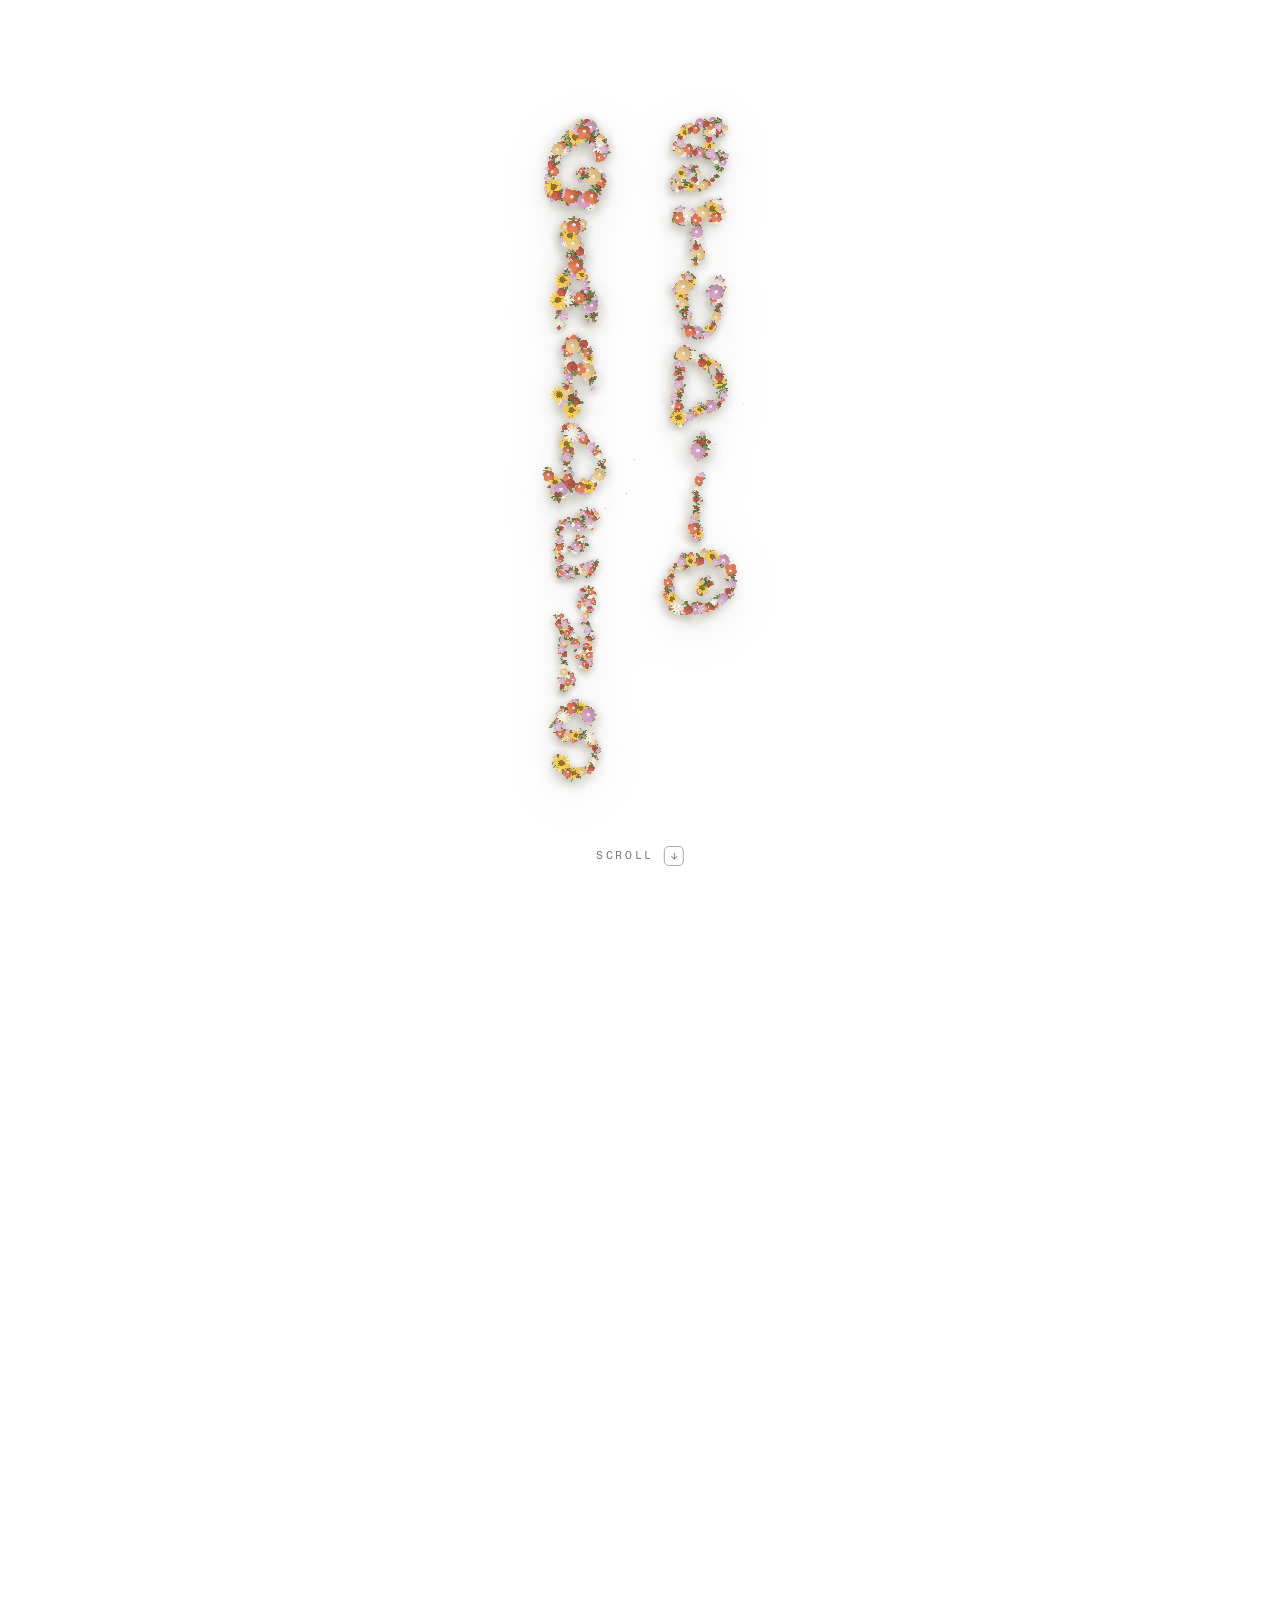
==== vertical.html @ 40f496d9 "Mobile: Equipment list items match the Amenities list (size, colour, row height, hairlines) Co-Autho" ====
<!DOCTYPE html>
<html lang="en">
<head>
<meta charset="utf-8">
<meta name="viewport" content="width=device-width, initial-scale=1, viewport-fit=cover">
<title>Gardens Studio — vertical title</title>
<meta name="description" content="Gardens Studio — an experimental photographic studio. One room, grown from a thousand flowers; scroll, and the wind carries the title away to reveal the studio.">
<meta name="theme-color" content="#ffffff">
<link rel="icon" href="data:,">
<meta name="robots" content="noindex, nofollow, noarchive, nosnippet, noimageindex">
<meta name="referrer" content="no-referrer">
<meta http-equiv="Content-Security-Policy" content="default-src 'self'; script-src 'self'; style-src 'self'; img-src 'self' data:; font-src 'self'; connect-src 'self'; object-src 'none'; base-uri 'none'; form-action 'self'">

<!-- ground theme: chosen ground applied before first paint (no flash). -->
<script src="variants.js?v=2"></script>
<script src="variant-boot.js?v=3"></script>
<script src="ground-boot.js?v=8"></script>
<script src="font-boot.js?v=2"></script>
<link rel="stylesheet" href="fonts/fonts.css">
<link rel="stylesheet" href="scroll.css?v=45ab63ecd910">
<link rel="stylesheet" href="fonts/fonts-extra.css">
<link rel="stylesheet" href="typefaces.css">
<link rel="stylesheet" href="variant-vertical.css">
<!-- Home title: GARDENS over studio, stacked, in a squarer frame (same as the
     hash-routed home). garden.js reads this to grow the living title on load. -->
<script src="preview-config.js?v=2?v=7"></script>
<script src="config-vertical.js"></script>
</head>
<body>
<a class="skip" href="#info-space">skip to the studio</a>

<!-- The living title — ONE instance, fixed at the centre of the hero. It blooms
     out of the ground on load, is carried off by the wind as you scroll down,
     and re-plants + blooms again when you scroll back to the top. -->
<div class="title-wrap" id="title">
  <div id="banner" role="img" aria-label="Gardens Studio — a living flower title.">
    <canvas id="shadows"></canvas>
    <canvas id="scene"></canvas>
  </div>
  <h1 class="sr-only">Gardens Studio</h1>
</div>

<!-- Wind gust overlay — flowing streamlines drawn while the title blows away. -->
<div class="wind" id="wind" aria-hidden="true">
  <svg class="wind-svg" id="windSvg" preserveAspectRatio="none"></svg>
</div>

<!-- HERO — a zero-height anchor holding the scroll cue. Scroll input is captured
     (the page doesn't scroll natively yet): it lifts the fixed title and stirs
     its flowers, then blows it away, revealing the studio doc below in place. -->
<section class="hero" id="top" aria-label="Gardens Studio">
  <span class="scroll-cue" id="cue" aria-hidden="true">
    <span class="scroll-cue-label">Scroll</span>
    <span class="scroll-cue-key">&darr;</span>
  </span>
</section>

<!-- THE STUDIO — a satspace.ltd-style scroll. A static header band sits at the
     very top (it scrolls away with the page): wordmark / contact / numbered nav.
     Below it, each section is a flex row — a sticky LEFT text column beside a
     RIGHT column of full-size, uncropped images that flow past it. Contact closes
     full-width. Built by scroll.js. Revealed after the blow-away (header first,
     then the body a beat later); you scroll straight into it as one page. -->
<main class="info-doc" id="infoDoc">
  <header class="info-header" id="infoHeader"></header>
  <div class="info-body" id="infoBody"></div>
</main>

<script type="module" src="garden.js?v=5b1c2cbabef3"></script>
<script src="scroll.js?v=8f26a884c958"></script>
</body>
</html>
---- fonts/fonts.css ----
@font-face {
  font-family: "Fraunces";
  font-style: italic;
  font-weight: 400;
  font-display: swap;
  src: url("fraunces-italic-400.ttf") format("truetype");
}

@font-face {
  font-family: "Fraunces";
  font-style: normal;
  font-weight: 300;
  font-display: swap;
  src: url("fraunces-300.ttf") format("truetype");
}

@font-face {
  font-family: "Fraunces";
  font-style: normal;
  font-weight: 400;
  font-display: swap;
  src: url("fraunces-400.ttf") format("truetype");
}

@font-face {
  font-family: "Fraunces";
  font-style: normal;
  font-weight: 500;
  font-display: swap;
  src: url("fraunces-500.ttf") format("truetype");
}

@font-face {
  font-family: "Space Mono";
  font-style: normal;
  font-weight: 400;
  font-display: swap;
  src: url("space-mono-400.ttf") format("truetype");
}

@font-face {
  font-family: "Space Mono";
  font-style: normal;
  font-weight: 700;
  font-display: swap;
  src: url("space-mono-700.ttf") format("truetype");
}
---- scroll.css ----
/* Gardens Studio — the scroll.
   A single, natively-scrolling page. It opens on the living flower title held at
   the centre of the first viewport; scroll a little and the wind carries the
   title off to the right, revealing the studio's long editorial document, which
   you keep scrolling straight into as one continuous page. Scroll back to the
   top and the title re-plants and blooms again. Same warm paper ground, same
   Fraunces + Space Mono voice as the rest of the site — a new scroll model. */

/* Photos travel in from off-screen (mobile entrances) — clip horizontal
   overflow at the root so they never create sideways page scroll.
   overflow-x: clip (not hidden) on purpose: clip does NOT create a scroll
   container, so position: sticky (left columns, cyc stage) keeps working. */
html, body { overflow-x: clip; }

/* WHITE GROUND VARIANT — the page is the same white the Blender render sits on
   (#ffffff), so the warm-tan neutral ramp is re-cut as clean greys. Each grey
   was chosen to hold the SAME contrast ratio against the new ground that its
   tan held against #f1ebe0, so the hierarchy of the document is unchanged and
   only the temperature moves; --muted is the one exception (see below). The
   poppy accent is untouched — it is the only colour on the page that is not
   the flowers. */
:root {
  /* ANIMAL CROSSING GROUND — the island's sunny grass, lightened to page
     weight. The neutral ramp is re-cut green-biased to sit on it. */
  --paper:   #dcedb2;      /* light AC grass */
  --paper-2: #cfe2a2;
  --ink:     #202614;      /* deep leaf-green ink */
  --muted:   #5c6a42;      /* 4.6:1 on the grass ground */
  --faint:   #94a374;
  --hair:    #c2d494;
  --hair-2:  #cfe0a4;
  --poppy:   #cf4325;      /* unchanged — the audited accent */

  --serif: "Fraunces", Georgia, "Times New Roman", serif;
  --mono:  "Space Mono", ui-monospace, Menlo, monospace;
  --gutter: clamp(18px, 4vw, 52px);
  --ease:  cubic-bezier(.22, .61, .36, 1);
  --stick: clamp(172px, 22vh, 216px);      /* sticky-left offset — clears the STICKY header band */
  /* SPACING SCALE (2026-09-14) — every vertical gap between text blocks and
     photos derives from these three, so the page has one rhythm:
       --gap-head     heading -> its body (copy, list, grid, form)
       --gap-photo    text <-> photo, photo <-> photo
       --gap-section  between sections / before a new heading            */
  --gap-head:    clamp(18px, 2.2vw, 30px);
  --gap-photo:   clamp(56px, 6vw, 100px);
  --gap-section: clamp(64px, 11vh, 132px);
}

* { box-sizing: border-box; }
html { scroll-behavior: auto; }            /* JS drives smooth scrolls itself */
html, body {
  margin: 0; padding: 0;
  background: var(--paper);
  color: var(--ink);
  font-family: var(--mono);
  -webkit-font-smoothing: antialiased;
  text-rendering: optimizeLegibility;
}
body { min-height: 100vh; }                /* THIS version scrolls the document natively */
a { color: inherit; }
::selection { background: var(--poppy); color: #fff; }

.sr-only {
  position: absolute; width: 1px; height: 1px;
  margin: -1px; padding: 0; border: 0; clip: rect(0 0 0 0); overflow: hidden;
}
.skip {
  position: absolute; left: -9999px; top: 0; z-index: 90;
  background: var(--ink); color: var(--paper); padding: 10px 16px;
  font: 400 12px/1 var(--mono);
}
.skip:focus { left: 12px; top: 12px; }

/* ================================================================== */
/* THE HEADER BAND — static, at the very top of the studio document.    */
/* It is NOT a fixed overlay: it scrolls away with the page. Three       */
/* 1px-ink boxes in a row — wordmark / contact / numbered nav grid —     */
/* with adjacent borders collapsed into single hairlines. Faded in       */
/* FIRST on reveal (the body follows a beat later); nothing overlays the  */
/* content, so section sticky-tops are the only clearance that matters.   */
/* ================================================================== */
/* The header FOLLOWS the scroll: a sticky paper band pinned to the top of the
   viewport; the studio document slides beneath it. */
.info-header {
  position: sticky; top: 0; z-index: 25;
  background: var(--paper);
  display: flex; align-items: stretch;
  padding: clamp(14px, 2.5vh, 26px) clamp(18px, 5vw, 84px) clamp(12px, 2vh, 18px);
  opacity: 0; pointer-events: none;
  transition: opacity .45s var(--ease);
}
body.revealed .info-header { opacity: 1; pointer-events: auto; }

.hbox {
  display: flex; border: 1px solid var(--ink);
  min-height: clamp(96px, 12vh, 122px);
}
.hbox + .hbox { margin-left: -1px; }         /* collapse adjacent borders to one line */

/* 1 — Wordmark box: "Gardens Studio", centred; the whole word carries you home. */
.hbox-mark { flex: 1 1 0; align-items: center; justify-content: center; gap: 14px; }
.hmark-word {
  font-family: var(--serif); font-weight: 400; font-size: clamp(16px, 1.7vw, 23px);
  letter-spacing: 0.005em; color: var(--ink); text-decoration: none;
  transition: color .3s var(--ease);
}
.hmark-word:hover, .hmark-word:focus-visible { color: var(--poppy); outline: none; }
.hmenu { display: none; }                    /* mobile-only Menu toggle */

/* 2 — Contact box: three label→value rows (Space Mono small caps). */
.hbox-contact { flex: 1.5 1 0; flex-direction: column; justify-content: center; min-width: 0; }
.hrow {
  display: flex; align-items: baseline; justify-content: space-between; gap: 16px;
  padding: clamp(6px, 1vh, 10px) clamp(14px, 1.6vw, 22px);
}
.hrow + .hrow { border-top: 1px solid var(--hair); }
.hlabel {
  flex: 0 0 auto; font: 400 9.5px/1.4 var(--mono); letter-spacing: 0.2em;
  text-transform: uppercase; color: var(--muted);
}
.hval {
  font: 400 10.5px/1.45 var(--mono); letter-spacing: 0.01em; color: var(--ink);
  text-align: right; text-decoration: none; min-width: 0;
}
a.hval { border-bottom: 1px solid transparent; padding-bottom: 1px;
  transition: color .25s var(--ease), border-color .25s var(--ease); }
a.hval:hover, a.hval:focus-visible { color: var(--poppy); border-bottom-color: var(--poppy); outline: none; }

/* 3 — Nav grid box (~half the width): The Space spans the top row, the other
   three sections share the row below, with 1px internal dividers. Active cell
   wears a poppy top border + ink text. */
.hbox-nav {
  flex: 2.5 1 0; display: grid; grid-template-columns: 1fr 1fr 1fr; grid-auto-rows: 1fr;
}
.hnav-cell {
  display: flex; align-items: center; gap: 10px;
  padding: 7px clamp(12px, 1.5vw, 22px); text-decoration: none;
  font: 400 10.5px/1.2 var(--mono); letter-spacing: 0.12em; text-transform: uppercase;
  color: var(--muted); position: relative;
  transition: color .2s var(--ease), background .2s var(--ease), box-shadow .2s var(--ease);
}
.hnav-cell .n { font-size: 9.5px; letter-spacing: 0.04em; color: var(--faint);
  transition: color .2s var(--ease); }
.hnav-full { grid-column: 1 / -1; }
.hnav-cell:not(.hnav-full) { border-top: 1px solid var(--hair); }         /* rule under 01, and between rows */
.hnav-cell:nth-child(3), .hnav-cell:nth-child(4) { border-left: 1px solid var(--hair); }  /* column dividers */
.hnav-cell:hover, .hnav-cell:focus-visible {
  color: var(--ink); background: rgba(207, 67, 37, 0.045);
  box-shadow: inset 0 3px 0 var(--poppy); outline: none;
}
.hnav-cell:hover .n, .hnav-cell:focus-visible .n { color: var(--poppy); }
.hnav-cell.active { color: var(--ink); box-shadow: inset 0 3px 0 var(--poppy); }
.hnav-cell.active .n { color: var(--poppy); }

/* ------------------------------------------------------------------ */
/* The living flower title — fixed & centred over the hero              */
/* ------------------------------------------------------------------ */
.title-wrap {
  position: fixed; left: 50%; top: 50%; transform: translate(-50%, -50%);
  z-index: 30; pointer-events: none;
  transition: opacity .45s var(--ease);
}
/* After the blow-away (or the reduced-motion fade) the title is put away; kept
   in layout (not display:none) so the WebGL canvas keeps a valid size. */
.title-wrap.gone   { opacity: 0; visibility: hidden; pointer-events: none; }
.title-wrap.fading { opacity: 0; }              /* reduced-motion quick fade-out */

#banner {
  position: relative;
  /* The height budget caps the WIDTH (not the height): with aspect-ratio in
     force the banner keeps its designed 1.22 frame at any window size. A
     bare max-height used to flatten the box on large/short windows while
     the camera kept framing a fixed world WIDTH — slicing the top and
     bottom flower rows off. max-height stays only as belt-and-braces. */
  width: min(1150px, 88vw, calc(82vh * 1.22)); aspect-ratio: 1.22 / 1; max-height: 82vh;
  pointer-events: auto; cursor: crosshair;
  filter: drop-shadow(0 10px 24px rgba(58, 57, 54, 0.12));   /* neutral grey; fitted with the blob opacity so the shadowed area matches the render's luminance curve */
}
#scene, #shadows { position: absolute; inset: 0; width: 100%; height: 100%; display: block; touch-action: none; }
#shadows {
  pointer-events: none;
  /* The shadow blobs are drawn on a canvas exactly the banner's size; a shadow
     that runs past the canvas edge hard-clips into a straight seam. Fade the
     canvas out over its last few px on ALL FOUR sides so they dissolve instead.
     The sides matter since the wide framing put the letters ~5% from the edge:
     the G's shadow (offset left by GRADE.shadow.dx) was cut into a vertical
     line. The two gradients are intersected, so a corner fades on both axes. */
  -webkit-mask-image:
    linear-gradient(to bottom, transparent 0, #000 34px, #000 calc(100% - 34px), transparent 100%),
    linear-gradient(to right,  transparent 0, #000 26px, #000 calc(100% - 26px), transparent 100%);
  -webkit-mask-composite: source-in;
  mask-image:
    linear-gradient(to bottom, transparent 0, #000 34px, #000 calc(100% - 34px), transparent 100%),
    linear-gradient(to right,  transparent 0, #000 26px, #000 calc(100% - 26px), transparent 100%);
  mask-composite: intersect;
}

/* During the blow-away the canvas expands to fill the whole window (the camera
   is reframed in JS so the title stays the exact same size/place), so the
   flowers can fly clear to the window's right edge instead of being clipped. */
.title-wrap.blowing { left: 0; top: 0; transform: none; width: 100vw; height: 100vh; }
.title-wrap.blowing #banner { width: 100%; height: 100%; aspect-ratio: auto; max-height: none; }

/* Scroll cue — a quiet nudge on the hero. It HOLDS through the whole scrub and
   the blow, then fades out once the flowers are away (enterDoc adds .gone). */
.scroll-cue {
  position: fixed; left: 50%; bottom: clamp(20px, 4vw, 34px);
  transform: translateX(-50%); z-index: 35;
  display: flex; align-items: center; gap: 10px;
  font: 400 10.5px/1 var(--mono); letter-spacing: 0.26em; text-transform: uppercase;
  color: var(--muted); pointer-events: none;
  transition: opacity .9s var(--ease);
}
.scroll-cue.gone { opacity: 0; }
.scroll-cue-key {
  display: inline-grid; place-items: center; width: 20px; height: 20px;
  border: 1px solid var(--faint); border-radius: 5px; font-size: 11px; letter-spacing: 0;
  animation: nudge 2.6s var(--ease) infinite;
}
@keyframes nudge { 0%,100%{transform:translateY(0)} 45%{transform:translateY(-4px)} 72%{transform:translateY(2px)} }

/* ------------------------------------------------------------------ */
/* The hero — a zero-height anchor; the held title is fixed & centred   */
/* over it, and the studio document sits at the very top of the page    */
/* (hidden) so it can fade in IN PLACE once the title blows away —       */
/* it never scrolls up from below the fold.                             */
/* ------------------------------------------------------------------ */
.hero {
  position: relative;
  min-height: 0;
  background: transparent;
}

/* The wind gust overlay — flowing streamlines drawn while the title blows off. */
.wind {
  position: fixed; inset: 0; z-index: 40; pointer-events: none;
  opacity: 0; transition: opacity .35s var(--ease);
}
.wind.on { opacity: 1; }
.wind-svg { position: absolute; inset: 0; width: 100%; height: 100%; overflow: visible; }

/* ================================================================== */
/* THE STUDIO DOCUMENT — a satspace.ltd-style flowing scroll            */
/* ================================================================== */
/* The studio sits at the very top of the document, hidden under the flower
   title. When the title blows away it fades in RIGHT WHERE IT IS (opacity only —
   no transform). Reveal is STAGGERED: the header lights first, then the body a
   beat later (transition-delay applies to the fade-IN only, so a regrow fades
   both out together). Nothing slides up from the bottom. */
.info-doc { position: relative; background: var(--paper); }

.info-body {
  max-width: 1680px; margin: 0 auto;
  padding: clamp(46px, 8vh, 96px) clamp(18px, 5vw, 84px) clamp(80px, 12vh, 150px);
  opacity: 0; pointer-events: none;
  transition: opacity .6s var(--ease);
}
body.revealed .info-body { opacity: 1; pointer-events: auto; transition-delay: 0.4s; }
@media (prefers-reduced-motion: reduce) {
  .info-header { transition: opacity .25s linear; }
  .info-body { transition: opacity .25s linear; }
  body.revealed .info-body { transition-delay: 0.16s; }
}

/* ---- A section: a flex row of a sticky LEFT text column + a RIGHT column of
   full-size images that flow past the pinned text. The differential between the
   pinned left and the flowing right IS the staggered movement — pure sticky, no
   JS parallax. Section height comes from the right column's image stack. ---- */
.main {
  display: flex; align-items: stretch;              /* left stretches so its inner can pin */
  gap: clamp(30px, 5vw, 90px);
}
.main + .main { margin-top: var(--gap-section); }

.main-left { flex: 1 1 50%; min-width: 0; }
.main-left-inner { position: sticky; top: var(--stick); }

.sec-head { display: flex; align-items: baseline; gap: 16px; margin: 0 0 var(--gap-head); }
.sec-idx { flex: 0 0 auto; font: 400 11px/1 var(--mono); letter-spacing: 0.2em; color: var(--poppy); }
.sec-title {
  font-family: var(--serif); font-weight: 300;
  font-size: clamp(28px, 3.6vw, 46px); line-height: 1.04; letter-spacing: -0.02em;
  margin: 0; text-wrap: balance;
}
.sec-head-sub { margin-top: clamp(30px, 4vw, 54px); }

.sec-copy { max-width: 46ch; }
.sec-copy p { font: 400 15px/1.85 var(--mono); color: var(--ink); margin: 0 0 1.15em; }
.sec-copy p:last-child { margin-bottom: 0; }

/* RIGHT column — a plain flex column of FULL-SIZE, uncropped images at their
   natural aspect ratio. No object-fit, no fixed-height frames, no cross-fade. */
.main-right { flex: 1 1 50%; min-width: 0; display: flex; flex-direction: column; gap: var(--gap-photo); }
.main-right img {
  display: block; width: 100%; max-width: 100%; height: auto;
  background: var(--paper-2);
  box-shadow: 0 22px 50px -34px rgba(38, 37, 34, 0.44);
}

/* Floor plan rides the right column — drawn on paper, legend beneath. */
.main-right-plan { gap: clamp(16px, 2vw, 24px); }

.mob-photos { display: none; }

/* The merged left column pins as ONE satspace-style stack (Space copy,
   Amenities, floor plan) — everything compacted so the whole column fits a
   typical viewport and then simply holds still while the photos flow. */
.plan-block { margin-top: 0; max-width: 500px; }
.plan-block .floorplan { margin-bottom: 0; }
@media (min-width: 721px) {
  /* SATSPACE SIDE-TEXT MODEL (2026-09-14, desktop only — the phone layout is
     untouched). Transcribed from satspace.ltd's shipped Webflow CSS, all of
     it, not just the sticky rule:
       .sticky-container  { position: sticky; top: 200px }  — ONE block per
         section: heading + description + "FEATURES:" label + plain line
         list, pinned while the right-column images flow, DETACHING when the
         section ends (no card train, no hand-over).
       .heading           { margin-bottom: 68px }
       .studio-description{ margin-bottom: 43px; narrow column }
       .features          { small bold label; margin-bottom: 20px }
       features list      = plain lines: no bullets, no rules, no columns
       .image-container   { flex column; gap: 30px }
       sections           { display: flex; margin-top: 40px }
       equipment          = sticky heading on the left, lists on the right.
     The base `.main-left-inner { position: sticky; top: var(--stick) }` is
     the sticky-container; the old card-train overrides are gone. */
  /* MOTION ONLY (owner's brief, 2026-09-14): what is adopted from satspace
     is how the text chunks MOVE — each section's text pins as one block,
     the next section's block rises toward it (sections sit close, 40px, so
     they nearly meet), then the pinned block DETACHES as its section ends
     and the next one pins — plus their title -> body spacing. Layout,
     fonts, list styling and image spacing stay the site's own. */
  #info-space .lseg .lblock { position: static; }
  .main + .main { margin-top: 40px; }                 /* chunks come close before the hand-off */
  .sec-head { margin: 0 0 68px; }                     /* title -> body text */
  #info-space .sec-copy { max-width: 46ch; }
  #info-space .sec-copy p { line-height: 1.65; }
  /* The Amenities heading and list keep the site's OWN typography and list
     styling (the owner's rule: never change the font). Only satspace's
     block anatomy and spacing are adopted. */
  #info-amenities .sec-head-sub { margin: 0 0 var(--gap-head); }
  #info-amenities .sec-list {
    display: grid; grid-template-columns: 1fr 1fr;
    column-gap: clamp(18px, 2vw, 30px); max-width: 46ch;
  }
  #info-amenities .sec-list li { padding-top: 6px; padding-bottom: 6px; }
}

/* A quiet flag on content that is not final: placeholder copy / drawings. */
.ph-note {
  margin: 14px 0 0; font: 400 10px/1.6 var(--mono);
  letter-spacing: 0.14em; text-transform: uppercase; color: var(--faint);
}
.plan-figure .ph-note { margin-top: 10px; }

/* ---- Mobile-only content blocks (see scroll.js mobileCycHero/mobilePiano).
   Hidden on desktop; the spacing rule keeps the section rhythm intact even
   though the (hidden) piano div sits between two .main sections. ---- */
.mobile-hero-cyc, .mobile-piano { display: none; }
.plan-figure { margin: 0; }
.plan-figure .floorplan { width: 100%; height: auto; max-width: 100%; margin: 0 0 clamp(16px, 2vw, 22px); }

/* Equipment — a two-column grid of category lists in the right column. */
.kit-grid {
  display: grid; grid-template-columns: repeat(2, minmax(0, 1fr));
  gap: clamp(24px, 3vw, 40px) clamp(26px, 3vw, 46px);
}

/* ---- Features — a clean mono list in the sticky left column ---- */
.sec-list { list-style: none; margin: clamp(4px, 1vw, 10px) 0 0; padding: 0; max-width: 46ch; }
.sec-list li {
  display: flex; align-items: baseline; gap: 14px;
  padding: 13px 2px; border-bottom: 1px solid var(--hair-2);
  font: 400 14px/1.55 var(--mono); color: var(--ink);
}
.sec-list li:first-child { border-top: 1px solid var(--hair-2); }
.sec-list li::before {
  content: ""; flex: 0 0 auto; width: 6px; height: 6px; margin-top: 6px;
  background: var(--poppy); border-radius: 50%;
}

/* ---- Equipment categories (right column, two-up grid) ---- */
.kit-cat h3 {
  margin: 0 0 14px; padding-bottom: 12px; border-bottom: 1px solid var(--ink);
  font: 700 11px/1 var(--mono); letter-spacing: 0.22em; text-transform: uppercase; color: var(--ink);
}
.kit-cat ul { list-style: none; margin: 0; padding: 0; }
.kit-cat li {
  padding: 9px 0; border-bottom: 1px solid var(--hair-2);
  font: 400 12.5px/1.5 var(--mono); color: var(--muted);
}
.kit-cat li:last-child { border-bottom: 0; }

/* Final desktop presentation; the mobile layout keeps its existing styling. */
@media (min-width: 721px) {
  body[data-desktop-wind="original"] #windLinePanel { display: none; }
  .sec-list li::before { content: none; }
  #info-features .sec-title, #info-equipment .sec-title,
  .sec-list li, .kit-cat h3, .kit-cat li { color: #000; }
}

/* ---- Floor plan drawing (shared by the right panel + the mobile inline) ---- */
.floorplan { display: block; width: 100%; height: auto; max-width: 100%; margin: 0 auto;
  color: var(--ink); }
.floorplan .fp-wall { stroke: currentColor; stroke-width: 2; fill: none; }
.floorplan .fp-open { stroke: var(--faint); stroke-width: 1.25; stroke-dasharray: 6 6; fill: none; }
.floorplan .fp-accent { stroke: var(--poppy); stroke-width: 2.4; fill: none; }
.floorplan .fp-win { stroke: currentColor; stroke-width: 1.25; fill: none; }
.floorplan .fp-dim { stroke: var(--muted); stroke-width: 1; fill: none; }
.floorplan .fp-tick { stroke: var(--muted); stroke-width: 1; }
.floorplan .fp-label { fill: var(--ink); font-family: var(--mono); font-size: 16px;
  font-weight: 400; letter-spacing: 0.14em; }
.floorplan .fp-sub { fill: var(--muted); font-family: var(--mono); font-size: 11px;
  font-weight: 400; letter-spacing: 0.1em; }
.floorplan .fp-meas { fill: var(--muted); font-family: var(--mono); font-size: 13px;
  font-weight: 400; letter-spacing: 0.08em; }
.fp-legend { display: flex; flex-wrap: wrap; gap: 12px 22px; margin: 0;
  font: 400 10.5px/1 var(--mono); letter-spacing: 0.14em; text-transform: uppercase;
  color: var(--muted); }
.fp-legend span { display: inline-flex; align-items: center; gap: 9px; }
.fp-legend .sw { width: 18px; height: 0; border-top-width: 2px; border-top-style: solid; }
.fp-legend .sw.ink { border-top-color: var(--ink); }
.fp-legend .sw.dash { border-top-style: dashed; border-top-color: var(--faint); }
.fp-legend .sw.pop { border-top-color: var(--poppy); }

/* ---- Contact — a full-width close below the sectioned area ---- */
.info-contact { margin-top: var(--gap-section); }

/* Write to the studio — the 05 section IS this form. High contrast, extremely
   legible: bold ink labels, full 1px-ink boxed fields on warm white (not faint
   underlines on paper), large input type, poppy focus. */
.contact-form-wrap { margin-top: clamp(28px, 4vw, 48px); max-width: 760px; }
.field { position: relative; margin-top: 28px; }
.field label { display: block; font: 700 12px/1 var(--mono); letter-spacing: 0.24em;
  text-transform: uppercase; color: var(--ink); margin-bottom: 10px; }
.field input, .field textarea {
  width: 100%; background: #ffffff;            /* the 1px ink box IS the field on a white ground */
  border: 1px solid var(--ink);
  color: var(--ink); font: 400 17px/1.5 var(--mono); padding: 15px 16px;
  border-radius: 0; transition: border-color .2s var(--ease), box-shadow .2s var(--ease);
}
.field textarea { resize: vertical; min-height: 140px; }
.field input:focus, .field textarea:focus {
  outline: none; border-color: var(--poppy);
  box-shadow: inset 0 0 0 1px var(--poppy);
}
.field input::placeholder, .field textarea::placeholder { color: var(--muted); }
.send {
  margin-top: 34px; display: inline-flex; align-items: center; gap: 12px;
  background: var(--ink); color: #ffffff; border: 1px solid var(--ink);
  font: 700 13px/1 var(--mono); letter-spacing: 0.22em; text-transform: uppercase;
  padding: 18px 30px; cursor: pointer;
  transition: background .3s var(--ease), color .3s var(--ease);
}
.send:hover { background: var(--paper); color: var(--ink); }
.send .arr { transition: transform .3s var(--ease); }
.send:hover .arr { transform: translateX(4px); }
.done-note {
  margin: 34px 0 0; font-family: var(--serif); font-weight: 300;
  font-size: clamp(24px, 4vw, 40px); line-height: 1.06; letter-spacing: -0.015em;
}
.done-sub { font: 400 13px/1.7 var(--mono); color: var(--muted); margin: 16px 0 0; max-width: 52ch; }
.done-sub em { font-style: normal; color: var(--ink); }
.info-note { margin: clamp(32px, 5vw, 58px) 0 0; max-width: 60ch;
  font: 400 11.5px/1.7 var(--mono); color: var(--faint); }

/* A quiet close: a back-to-top affordance at the very foot of the document. */
.info-foot {
  margin-top: clamp(56px, 9vw, 104px); padding-top: clamp(26px, 4vw, 40px);
  border-top: 1px solid var(--hair-2);
  display: flex; align-items: baseline; justify-content: space-between; gap: 20px;
  flex-wrap: wrap;
}
.info-foot .foot-mark { font: 400 11px/1 var(--mono); letter-spacing: 0.3em;
  text-transform: uppercase; color: var(--muted); }
.to-top { font: 400 11px/1 var(--mono); letter-spacing: 0.2em; text-transform: uppercase;
  color: var(--ink); text-decoration: none; display: inline-flex; align-items: center; gap: 10px;
  border-bottom: 1px solid var(--poppy); padding-bottom: 4px; cursor: pointer; }
.to-top .arr { transition: transform .3s var(--ease); }
.to-top:hover .arr { transform: translateY(-4px); }

/* ---- Responsive ---- */
@media (max-width: 1040px) {
  .main { gap: clamp(24px, 4vw, 56px); }
  .kit-grid { gap: clamp(20px, 3vw, 30px) clamp(22px, 3vw, 34px); }
}
@media (max-width: 720px) {
  #banner { width: min(97vw, calc(74vh * 1.22)); max-height: 74vh; }  /* canonical WIDE: near edge-to-edge on phones (width also bows to the height budget — see the desktop rule) */

  /* Header collapses (satspace convention): the wordmark box goes full-width with
     a Menu toggle; the contact rows are hidden; the nav grid drops open below
     when Menu is tapped. */
  /* The phone header OVERLAYS the page instead of occupying flow space, so
     the cyc opener below can own the viewport from y=0. A translucent paper
     scrim + blur keeps the wordmark and Menu legible over the photograph. */
  .info-header {
    position: fixed; top: 0; left: 0; right: 0;
    flex-direction: column; padding: clamp(16px, 6vw, 26px) clamp(16px, 5vw, 26px) clamp(10px, 3vw, 16px);
    background: color-mix(in srgb, var(--paper) 74%, transparent);
    -webkit-backdrop-filter: blur(10px); backdrop-filter: blur(10px);
  }
  /* In the column header, size each box to its own content (the row-mode
     flex bases of 0 would otherwise collapse the box heights). */
  .hbox { min-height: 0; flex: 0 0 auto; }
  .hbox + .hbox { margin-left: 0; margin-top: -1px; }
  .hbox-mark { justify-content: space-between; padding: 15px clamp(14px, 4vw, 20px); }
  .hmark-word { font-size: clamp(16px, 5vw, 20px); }
  .hmenu {
    display: inline-flex; align-items: center; gap: 8px; background: none; border: 0;
    cursor: pointer; color: var(--ink); padding: 6px 2px;
    font: 400 11px/1 var(--mono); letter-spacing: 0.2em; text-transform: uppercase;
  }
  .hbox-contact { display: none; }
  .hbox-nav { display: none; }
  /* In the column header the nav box has no definite height, so the base
     grid-auto-rows:1fr would collapse — size rows to their content instead. */
  .info-header.nav-open .hbox-nav { display: grid; grid-auto-rows: auto; grid-template-columns: 1fr; }
  .hnav-cell { padding: 15px clamp(14px, 4vw, 20px); border-left: 0 !important; }

  /* Sections stack to one column: the left text, then its full-size images (still
     uncropped, natural aspect). No pinning — a simple stacked read. */
  .main { flex-direction: column; gap: clamp(20px, 6vw, 30px); }
  /* Phone spacing is deliberately NOT on the desktop token scale — the
     owner's normalization brief was desktop-only (2026-09-14); these are the
     phone's original values. */
  .info-contact { margin-top: clamp(72px, 11vh, 140px); }
  .main + .main { margin-top: clamp(48px, 13vw, 78px); }
  .main-left, .main-right { flex: 1 1 auto; width: 100%; }
  .main-left-inner { position: static; }
  .sec-copy, .sec-list { max-width: none; }
  .kit-grid { grid-template-columns: 1fr; }
  .plan-figure .floorplan { max-width: 560px; }

  /* The phone read opens on the cyc wall, bled to all four corners of the
     viewport: full width via the negative side pull out of .info-body's
     padding, full height via 100svh, covered (cropped) — never letterboxed. */
  /* The cyc opener (2026-09-11): a 2-viewport scroll RUNWAY holding a sticky
     full-viewport stage. The wall opens WHOLE — natural horizontal framing,
     letterboxed on the page ground — and scroll scales it up (wireCycHero)
     until the screen's edges reach the wall's edges, where the sticky runs
     out and the photo scrolls away at full bleed. */
  .mobile-hero-cyc {
    display: block; position: relative;
    width: 100vw; height: 145vh; height: 145dvh;  /* short runway: quick grow (2026-09-11) */
    /* Negative bottom margin (2026-09-11): "The Space" rises into the screen
       WHILE the zoom is still finishing, instead of waiting out the runway —
       the stopped image is a roughly square band mid-screen, so the heading
       climbs into the clear ground beneath it. 20dvh leaves the title sitting
       ~a photo-gap (≈50-65px) below the image at the stop, matching the
       site's photo/text rhythm (clamp(36px, 10vw, 56px)). */
    margin: calc(0px - clamp(46px, 8vh, 96px)) 0 calc(clamp(48px, 13vw, 78px) - 20dvh)
            calc(50% - 50vw);
  }
  .mobile-hero-cyc .cyc-stage {
    position: sticky; top: 0;
    width: 100%; height: 100vh; height: 100dvh;
    overflow: hidden;
    display: flex; align-items: center; justify-content: center;
  }
  .mobile-hero-cyc img {
    width: 100%; height: auto; display: block;
    will-change: transform;
  }
  /* On phones the desktop right-column stack hides entirely — the photos
     interleave the left column's text blocks instead (.mob-photos). */
  .sec-list li::before { content: none; }         /* no poppy dots on the phone list (2026-09-14) */
  /* One list convention on the phone (2026-09-14): the Equipment items take
     the Amenities items' size, colour, row height and hairlines — they were
     smaller, greyer and tighter. Category labels (h3) stay as they are. */
  .kit-cat li {
    padding: 13px 2px; font: 400 14px/1.55 var(--mono); color: var(--ink);
    border-bottom: 1px solid var(--hair-2);
  }
  .kit-cat li:last-child { border-bottom: 1px solid var(--hair-2); }
  #info-space .main-right, #info-amenities .main-right { display: none; }
  /* Amenities is its own section now (desktop motion); on the phone it must
     sit exactly where it did inside the old merged section — the photo
     cluster's bottom margin + the sub-heading's top margin, nothing more. */
  #info-amenities { margin-top: 0; }
  .mob-photos {
    display: flex; flex-direction: column; gap: clamp(24px, 7vw, 38px);
    margin: clamp(36px, 10vw, 56px) 0;
  }
  .mob-photos img { width: 100%; height: auto; display: block; }
  /* The piano sits immediately above the Equipment heading (its desktop
     home inside the kit column hides here so it never shows twice). */
  .equip-photo { display: none; }
  /* The piano photo FOLLOWS the Equipment list (2026-09-11, was above the
     heading) at the site's standard photo/text gap. */
  .mobile-piano { display: block; margin-top: clamp(36px, 10vw, 56px); }
  .mobile-piano img { width: 100%; height: auto; display: block; }

}

@media (prefers-reduced-motion: reduce) {
  .scroll-cue-key { animation: none; }
  .title-wrap { transition: opacity .2s linear; }
}

/* ------------------------------------------------------------------ */
/* GROUND THEMES — the picker swaps these token sets. Each ground has   */
/* its own neutral ramp (same contrast ratios against its own paper as  */
/* the shipped tan had against #f1ebe0), so the document reads the same  */
/* on all of them. The poppy accent and the flower colours never move.   */
/* ------------------------------------------------------------------ */
:root[data-ground="white"] {
  --paper:   #ffffff;  --paper-2: #e0e0e0;
  --ink:     #1d1d1d;  --muted:   #767676;  --faint: #a8a8a8;
  --hair:    #d2d2d2;  --hair-2:  #e1e1e1;
}
:root[data-ground="green"] {
  --paper:   #eaefe4;  --paper-2: #e0e2dc;
  --ink:     #1c1f1a;  --muted:   #6a6d65;  --faint: #a9afa3;
  --hair:    #d3d7cf;  --hair-2:  #e1e4dd;
}
.ground-dot-white { --swatch: #ffffff; }
.ground-dot-green { --swatch: #eaefe4; }


/* ------------------------------------------------------------------ */
/* GROUND THEMES — the picker swaps these token sets. Each ground has   */
/* its own neutral ramp (same contrast ratios against its own paper as  */
/* the shipped tan had against #f1ebe0), so the document reads the same  */
/* on all of them. The poppy accent and the flower colours never move.   */
/* ------------------------------------------------------------------ */
:root[data-ground="white"] {
  --paper:   #ffffff;  --paper-2: #e0e0e0;
  --ink:     #1d1d1d;  --muted:   #767676;  --faint: #a8a8a8;
  --hair:    #d2d2d2;  --hair-2:  #e1e1e1;
}
:root[data-ground="green"] {
  --paper:   #eaefe4;  --paper-2: #e0e2dc;
  --ink:     #1c1f1a;  --muted:   #6a6d65;  --faint: #a9afa3;
  --hair:    #d3d7cf;  --hair-2:  #e1e4dd;
}
:root[data-ground="sage"] {
  --paper:   #97a38a;  --paper-2: #8b9382;
  --ink:     #1a1d18;  --muted:   #343831;  --faint: #697062;
  --hair:    #889080;  --hair-2:  #92988a;
  --poppy:   #922f1a;
}
.ground-dot-white { --swatch: #ffffff; }
.ground-dot-green { --swatch: #eaefe4; }
.ground-dot-sage { --swatch: #97a38a; }


/* ------------------------------------------------------------------ */
/* GROUND THEMES — the picker swaps these token sets. Each ground has   */
/* its own neutral ramp (same contrast ratios against its own paper as  */
/* the shipped tan had against #f1ebe0), so the document reads the same  */
/* on all of them. The poppy accent and the flower colours never move.   */
/* ------------------------------------------------------------------ */
:root[data-ground="white"] {
  --paper:   #ffffff;  --paper-2: #e0e0e0;
  --ink:     #1d1d1d;  --muted:   #767676;  --faint: #a8a8a8;
  --hair:    #d2d2d2;  --hair-2:  #e1e1e1;
}
:root[data-ground="green"] {
  --paper:   #eaefe4;  --paper-2: #e0e2dc;
  --ink:     #1c1f1a;  --muted:   #6a6d65;  --faint: #a9afa3;
  --hair:    #d3d7cf;  --hair-2:  #e1e4dd;
}
:root[data-ground="sage"] {
  --paper:   #97a38a;  --paper-2: #8b9382;
  --ink:     #1a1d18;  --muted:   #343831;  --faint: #697062;
  --hair:    #889080;  --hair-2:  #92988a;
  --poppy:   #922f1a;
}
.ground-dot-white { --swatch: #ffffff; }
.ground-dot-green { --swatch: #eaefe4; }
.ground-dot-sage { --swatch: #97a38a; }


/* ------------------------------------------------------------------ */
/* GROUND THEMES — the picker swaps these token sets. Each ground has   */
/* its own neutral ramp (same contrast ratios against its own paper as  */
/* the shipped tan had against #f1ebe0), so the document reads the same  */
/* on all of them. The poppy accent and the flower colours never move.   */
/* ------------------------------------------------------------------ */
:root[data-ground="white"] {
  --paper:   #ffffff;  --paper-2: #e0e0e0;
  --ink:     #1d1d1d;  --muted:   #767676;  --faint: #a8a8a8;
  --hair:    #d2d2d2;  --hair-2:  #e1e1e1;
}
:root[data-ground="green"] {
  --paper:   #eaefe4;  --paper-2: #e0e2dc;
  --ink:     #1c1f1a;  --muted:   #6a6d65;  --faint: #a9afa3;
  --hair:    #d3d7cf;  --hair-2:  #e1e4dd;
}
:root[data-ground="paper"] {
  --paper:   #f1ebe0;  --paper-2: #e7dfd0;
  --ink:     #211c16;  --muted:   #8a8073;  --faint: #b4aa98;
  --hair:    #ddd3c2;  --hair-2:  #e8e0d1;
}
.ground-dot-white { --swatch: #ffffff; }
.ground-dot-green { --swatch: #eaefe4; }
.ground-dot-paper { --swatch: #f1ebe0; }


/* ------------------------------------------------------------------ */
/* GROUND THEMES — the picker swaps these token sets. Each ground has   */
/* its own neutral ramp (same contrast ratios against its own paper as  */
/* the shipped tan had against #f1ebe0), so the document reads the same  */
/* on all of them. The poppy accent and the flower colours never move.   */
/* ------------------------------------------------------------------ */
:root[data-ground="white"] {
  --paper:   #ffffff;  --paper-2: #e0e0e0;
  --ink:     #1d1d1d;  --muted:   #767676;  --faint: #a8a8a8;
  --hair:    #d2d2d2;  --hair-2:  #e1e1e1;
}
:root[data-ground="green"] {
  --paper:   #eaefe4;  --paper-2: #e0e2dc;
  --ink:     #1c1f1a;  --muted:   #6a6d65;  --faint: #a9afa3;
  --hair:    #d3d7cf;  --hair-2:  #e1e4dd;
}
:root[data-ground="paper"] {
  --paper:   #f1ebe0;  --paper-2: #e7dfd0;
  --ink:     #211c16;  --muted:   #8a8073;  --faint: #b4aa98;
  --hair:    #ddd3c2;  --hair-2:  #e8e0d1;
}
.ground-dot-white { --swatch: #ffffff; }
.ground-dot-green { --swatch: #eaefe4; }
.ground-dot-paper { --swatch: #f1ebe0; }


/* ------------------------------------------------------------------ */
/* GROUND THEMES — the picker swaps these token sets. Each ground has   */
/* its own neutral ramp (same contrast ratios against its own paper as  */
/* the shipped tan had against #f1ebe0), so the document reads the same  */
/* on all of them. The poppy accent and the flower colours never move.   */
/* ------------------------------------------------------------------ */
:root[data-ground="white"] {
  --paper:   #ffffff;  --paper-2: #e0e0e0;
  --ink:     #1d1d1d;  --muted:   #767676;  --faint: #a8a8a8;
  --hair:    #d2d2d2;  --hair-2:  #e1e1e1;
}
:root[data-ground="green"] {
  --paper:   #eaefe4;  --paper-2: #e0e2dc;
  --ink:     #1c1f1a;  --muted:   #6a6d65;  --faint: #a9afa3;
  --hair:    #d3d7cf;  --hair-2:  #e1e4dd;
}
:root[data-ground="paper"] {
  --paper:   #f1ebe0;  --paper-2: #e7dfd0;
  --ink:     #211c16;  --muted:   #8a8073;  --faint: #b4aa98;
  --hair:    #ddd3c2;  --hair-2:  #e8e0d1;
}
.ground-dot-white { --swatch: #ffffff; }
.ground-dot-green { --swatch: #eaefe4; }
.ground-dot-paper { --swatch: #f1ebe0; }


/* ------------------------------------------------------------------ */
/* GROUND THEMES — the picker swaps these token sets. Each ground has   */
/* its own neutral ramp (same contrast ratios against its own paper as  */
/* the shipped tan had against #f1ebe0), so the document reads the same  */
/* on all of them. The poppy accent and the flower colours never move.   */
/* ------------------------------------------------------------------ */
:root[data-ground="white"] {
  --paper:   #ffffff;  --paper-2: #e0e0e0;
  --ink:     #1d1d1d;  --muted:   #767676;  --faint: #a8a8a8;
  --hair:    #d2d2d2;  --hair-2:  #e1e1e1;
}
:root[data-ground="green"] {
  --paper:   #eaefe4;  --paper-2: #e0e2dc;
  --ink:     #1c1f1a;  --muted:   #6a6d65;  --faint: #a9afa3;
  --hair:    #d3d7cf;  --hair-2:  #e1e4dd;
}
:root[data-ground="paper"] {
  --paper:   #f1ebe0;  --paper-2: #e7dfd0;
  --ink:     #211c16;  --muted:   #8a8073;  --faint: #b4aa98;
  --hair:    #ddd3c2;  --hair-2:  #e8e0d1;
}
.ground-dot-white { --swatch: #ffffff; }
.ground-dot-green { --swatch: #eaefe4; }
.ground-dot-paper { --swatch: #f1ebe0; }

/* ================================================================== */
/* GROUND PICKER — the ground swatches, in the strip ABOVE the studio    */
/* header's boxes, so they clear the wordmark / contact / nav grid at   */
/* every width and sit far from the title canvas's brush area.         */
/* ================================================================== */
.ground-pick {
  position: fixed; top: 7px; right: clamp(12px, 2vw, 26px); z-index: 60;
  display: flex; gap: 7px; align-items: center;
  padding: 0; margin: 0; line-height: 0;
}
.ground-dot {
  width: 11px; height: 11px; padding: 0; border-radius: 50%;
  border: 1px solid var(--faint); background: var(--swatch, #fff);
  cursor: pointer; -webkit-appearance: none; appearance: none;
  transition: transform .18s var(--ease), border-color .18s var(--ease),
              box-shadow .18s var(--ease);
}
.ground-dot:hover { transform: scale(1.25); border-color: var(--muted); }
.ground-dot:focus-visible {
  outline: none; border-color: var(--poppy);
  box-shadow: 0 0 0 2px var(--paper), 0 0 0 3px var(--poppy);
}
/* current selection: a poppy ring, the same accent the nav uses */
.ground-dot[aria-checked="true"] {
  border-color: var(--poppy);
  box-shadow: 0 0 0 1px var(--poppy);
}
@media (prefers-reduced-motion: reduce) {
  .ground-dot { transition: none; }
  .ground-dot:hover { transform: none; }
}

/* ANIMAL CROSSING GRASS GROUND — this variant's own default. */
:root[data-ground="acgrass"] {
  --paper:   #dcedb2;  --paper-2: #cfe2a2;
  --ink:     #202614;  --muted:   #5c6a42;  --faint: #94a374;
  --hair:    #c2d494;  --hair-2:  #cfe0a4;
}
.ground-dot-acgrass { --swatch: #dcedb2; }


/* INK GROUND — the reference logo sits on black, and the high-key palette is
   built to carry it. Chrome inverts to read on the dark field. */
:root[data-ground="ink"] {
  --paper:   #14140f;  --paper-2: #1e1e18;
  --ink:     #f4f2e8;  --muted:   #a8a596;  --faint: #6e6c62;
  --hair:    #35342c;  --hair-2:  #26251f;
}
.ground-dot-ink { --swatch: #14140f; }

/* ================================================================== */
/* LOOK PICKER — the palette list, top-left, mirroring the ground      */
/* swatches on the right. Same quiet vocabulary as the rest of the      */
/* chrome: Space Mono caps, a poppy rule on the active row.             */
/* ================================================================== */
.look-pick {
  position: fixed; top: 7px; left: clamp(12px, 2vw, 26px); z-index: 60;
  display: flex; flex-direction: column; align-items: flex-start; gap: 2px;
}
.look-title {
  font: 400 9px/1.4 var(--mono); letter-spacing: 0.2em; text-transform: uppercase;
  color: var(--faint); margin-bottom: 3px;
}
.look-item {
  appearance: none; border: 0; background: none; cursor: pointer;
  padding: 2px 6px 2px 8px; margin: 0;
  font: 400 10px/1.5 var(--mono); letter-spacing: 0.12em; text-transform: uppercase;
  color: var(--muted); box-shadow: inset 2px 0 0 transparent;
  transition: color .2s var(--ease), box-shadow .2s var(--ease), background .2s var(--ease);
}
.look-item:hover { color: var(--ink); background: rgba(207, 67, 37, 0.045); }
.look-item:focus-visible { outline: 2px solid var(--poppy); outline-offset: 1px; }
.look-item[aria-checked="true"] { color: var(--ink); box-shadow: inset 2px 0 0 var(--poppy); }

/* Render exact keeps its own two grounds here as well */
:root[data-variant="exp2exact"][data-ground="paper"] {
  --paper:   #fbfbda;  --paper-2: #f2f0c1;
  --ink:     #292817;  --muted:   #7d7946;  --faint: #b8b683;
  --hair:    #e7e4a8;  --hair-2:  #f3f1c2;
}
:root[data-variant="exp2exact"][data-ground="green"] {
  --paper:   #e9f6da;  --paper-2: #e3e6df;
  --ink:     #1f221b;  --muted:   #6b7065;  --faint: #acb3a3;
  --hair:    #d7dbd2;  --hair-2:  #e5e9e0;
}
@media (max-width: 720px) {
  .look-pick { gap: 0; }
  .look-title { display: none; }
  .look-item { font-size: 9px; padding: 1px 5px 1px 7px; }
}

/* Both pickers belong to the HERO only: they are a way to try the title on,
   not site chrome. Once the wind carries the title off and the studio document
   stages in (body.revealed), they fade out and stop taking pointer events;
   scrolling back to the top brings them with the title. */
.look-pick, .ground-pick {
  transition: opacity .35s var(--ease), visibility .35s var(--ease);
}
body.revealed .look-pick,
body.revealed .ground-pick {
  opacity: 0; visibility: hidden; pointer-events: none;
}

/* The swatch strip gains a heading, mirroring the palette list on the left:
   the label sits above, the dots keep their own row. */
.ground-pick {
  flex-direction: column; align-items: flex-end; gap: 0; line-height: normal;
}
.ground-title {
  font: 400 9px/1.4 var(--mono); letter-spacing: 0.2em; text-transform: uppercase;
  color: var(--faint); margin-bottom: 6px;
}
.ground-row { display: flex; gap: 7px; align-items: center; line-height: 0; }
@media (max-width: 720px) {
  .look-title { display: block; }     /* both headings stay legible on mobile */
}

/* ------------------------------------------------------------------ */
/* Phone-only CONTACT CARD (scroll.js contactSection) — a 1px-ink boxed  */
/* block below the form: "Contact" head row, address + email row,       */
/* Instagram row. Hidden on desktop, where the header band carries the   */
/* same details.                                                          */
/* ------------------------------------------------------------------ */
.contact-card { display: none; }
@media (max-width: 720px) {
  .contact-card {
    display: block; margin-top: clamp(36px, 10vw, 56px);
    border: 1px solid var(--ink);
  }
  .cc-row {
    display: flex; flex-direction: column; gap: 6px;
    padding: 14px 16px; color: var(--ink);
  }
  .cc-row + .cc-row { border-top: 1px solid var(--ink); }
  .cc-label { font: 700 15px/1.4 var(--mono); }
  .cc-value { font: 400 15px/1.5 var(--mono); color: inherit; text-decoration: none; }
}

/* The wind-study selector panel (#windLinePanel) is a research control, not
   site UI — hidden on EVERY viewport (2026-09-14; it was still showing on
   phones). The ?wind= query flag keeps working for anyone who needs it. */
#windLinePanel { display: none !important; }
---- fonts/fonts-extra.css ----
/* Vendored Google Fonts for the TYPE picker (latin subsets only).
   Generated 2026-08-21 from fonts.googleapis.com/css2 — same self-hosting
   convention as fraunces/space-mono in fonts.css. */

@font-face {
  font-family: 'Bricolage Grotesque';
  font-style: normal;
  font-weight: 400;
  font-stretch: 100%;
  font-display: swap;
  src: url(bricolage-400-0.woff2) format('woff2');
  unicode-range: U+0000-00FF, U+0131, U+0152-0153, U+02BB-02BC, U+02C6, U+02DA, U+02DC, U+0304, U+0308, U+0329, U+2000-206F, U+20AC, U+2122, U+2191, U+2193, U+2212, U+2215, U+FEFF, U+FFFD;
}
@font-face {
  font-family: 'Bricolage Grotesque';
  font-style: normal;
  font-weight: 500;
  font-stretch: 100%;
  font-display: swap;
  src: url(bricolage-500-1.woff2) format('woff2');
  unicode-range: U+0000-00FF, U+0131, U+0152-0153, U+02BB-02BC, U+02C6, U+02DA, U+02DC, U+0304, U+0308, U+0329, U+2000-206F, U+20AC, U+2122, U+2191, U+2193, U+2212, U+2215, U+FEFF, U+FFFD;
}
@font-face {
  font-family: 'Bricolage Grotesque';
  font-style: normal;
  font-weight: 600;
  font-stretch: 100%;
  font-display: swap;
  src: url(bricolage-600-2.woff2) format('woff2');
  unicode-range: U+0000-00FF, U+0131, U+0152-0153, U+02BB-02BC, U+02C6, U+02DA, U+02DC, U+0304, U+0308, U+0329, U+2000-206F, U+20AC, U+2122, U+2191, U+2193, U+2212, U+2215, U+FEFF, U+FFFD;
}
@font-face {
  font-family: 'Fragment Mono';
  font-style: normal;
  font-weight: 400;
  font-display: swap;
  src: url(fragment-mono-400-0.woff2) format('woff2');
  unicode-range: U+0000-00FF, U+0131, U+0152-0153, U+02BB-02BC, U+02C6, U+02DA, U+02DC, U+0304, U+0308, U+0329, U+2000-206F, U+20AC, U+2122, U+2191, U+2193, U+2212, U+2215, U+FEFF, U+FFFD;
}
@font-face {
  font-family: 'Funnel Display';
  font-style: normal;
  font-weight: 300 800;
  font-display: swap;
  src: url(funnel-display-300-800-0.woff2) format('woff2');
  unicode-range: U+0000-00FF, U+0131, U+0152-0153, U+02BB-02BC, U+02C6, U+02DA, U+02DC, U+0304, U+0308, U+0329, U+2000-206F, U+20AC, U+2122, U+2191, U+2193, U+2212, U+2215, U+FEFF, U+FFFD;
}
---- typefaces.css ----
/* Gardens Studio — TYPE SETS for the studio page.
 *
 * The site's typography runs through two tokens: --serif is the TITLE voice
 * (header wordmark, section titles, the contact sign-off) and --mono is
 * everything else (nav, labels, body copy, forms, the floor-plan lettering).
 * Each set below re-points both tokens — a display face for titles and a
 * legible workhorse for the rest — plus small per-set fitting (the grotesques
 * need more weight than Fraunces' light 300). Faces are vendored in
 * fonts/fonts-extra.css.
 *
 * The default (no attribute / "fraunces") is the shipped pair, untouched. */

/* A7 — Bricolage Grotesque titles / Fragment Mono text.
   The most character: a slightly hand-made grotesque that echoes the flower
   wordmark's bounce, labelled in a fashion-forward Helvetica-turned-mono. */
:root[data-typeface="bricolage"] {
  --serif: "Bricolage Grotesque", "Fraunces", Georgia, serif;
  --mono:  "Fragment Mono", "Space Mono", ui-monospace, monospace;
}
[data-typeface="bricolage"] .hmark-word { font-weight: 500; }
[data-typeface="bricolage"] .sec-title,
[data-typeface="bricolage"] .done-note { font-weight: 500; letter-spacing: -0.015em; }

/* A9 — Funnel Display titles / Space Mono text.
   Tight display sans with character in the titles. The text slot stays on
   the shipped Space Mono: a proportional sans there re-resolved every
   ch-based measure (46ch columns, label tracking) and shifted the page's
   spacing between sets — the mono keeps the layout identical. */
:root[data-typeface="funnel"] {
  --serif: "Funnel Display", "Fraunces", Georgia, serif;
}
[data-typeface="funnel"] .hmark-word { font-weight: 500; }
[data-typeface="funnel"] .sec-title,
[data-typeface="funnel"] .done-note { font-weight: 500; letter-spacing: -0.01em; }

/* ---- picker chrome ---- */
/* The type sets are about the STUDIO DOCUMENT, not the flower title — so the
   picker is the inverse of the palette/ground pickers: hidden on the hero,
   fading in only once the studio stages in (body.revealed). It sits in the
   bottom-left gutter, stacked above the paper-tuner chip, on a soft paper
   chip so it stays legible over the doc. */
.type-pick {
  top: auto; bottom: 52px;
  padding: 6px 8px 7px 4px;
  background: color-mix(in srgb, var(--paper) 82%, transparent);
  backdrop-filter: blur(2px);
  opacity: 0; visibility: hidden; pointer-events: none;
}
body.revealed .type-pick {
  opacity: 1; visibility: visible; pointer-events: auto;
}
---- variant-vertical.css ----
/* VERTICAL WORDMARK PAGE. Loaded after scroll.css: the banner goes tall-
   portrait for the two upright letter columns (block aspect ~0.287).
   max-height deliberately not set — scroll.css's 82vh/74vh rules stay. */
#banner {
  aspect-ratio: 0.285 / 1;
  /* width bows to the height budget so the tall frame is never clamped flat
     (which would slice the top and bottom letters off — see scroll.css) */
  width: min(240px, 70vw, calc(82vh * 0.285));
}
@media (max-width: 720px) {
  #banner { width: min(240px, 70vw, calc(74vh * 0.285)); }
}
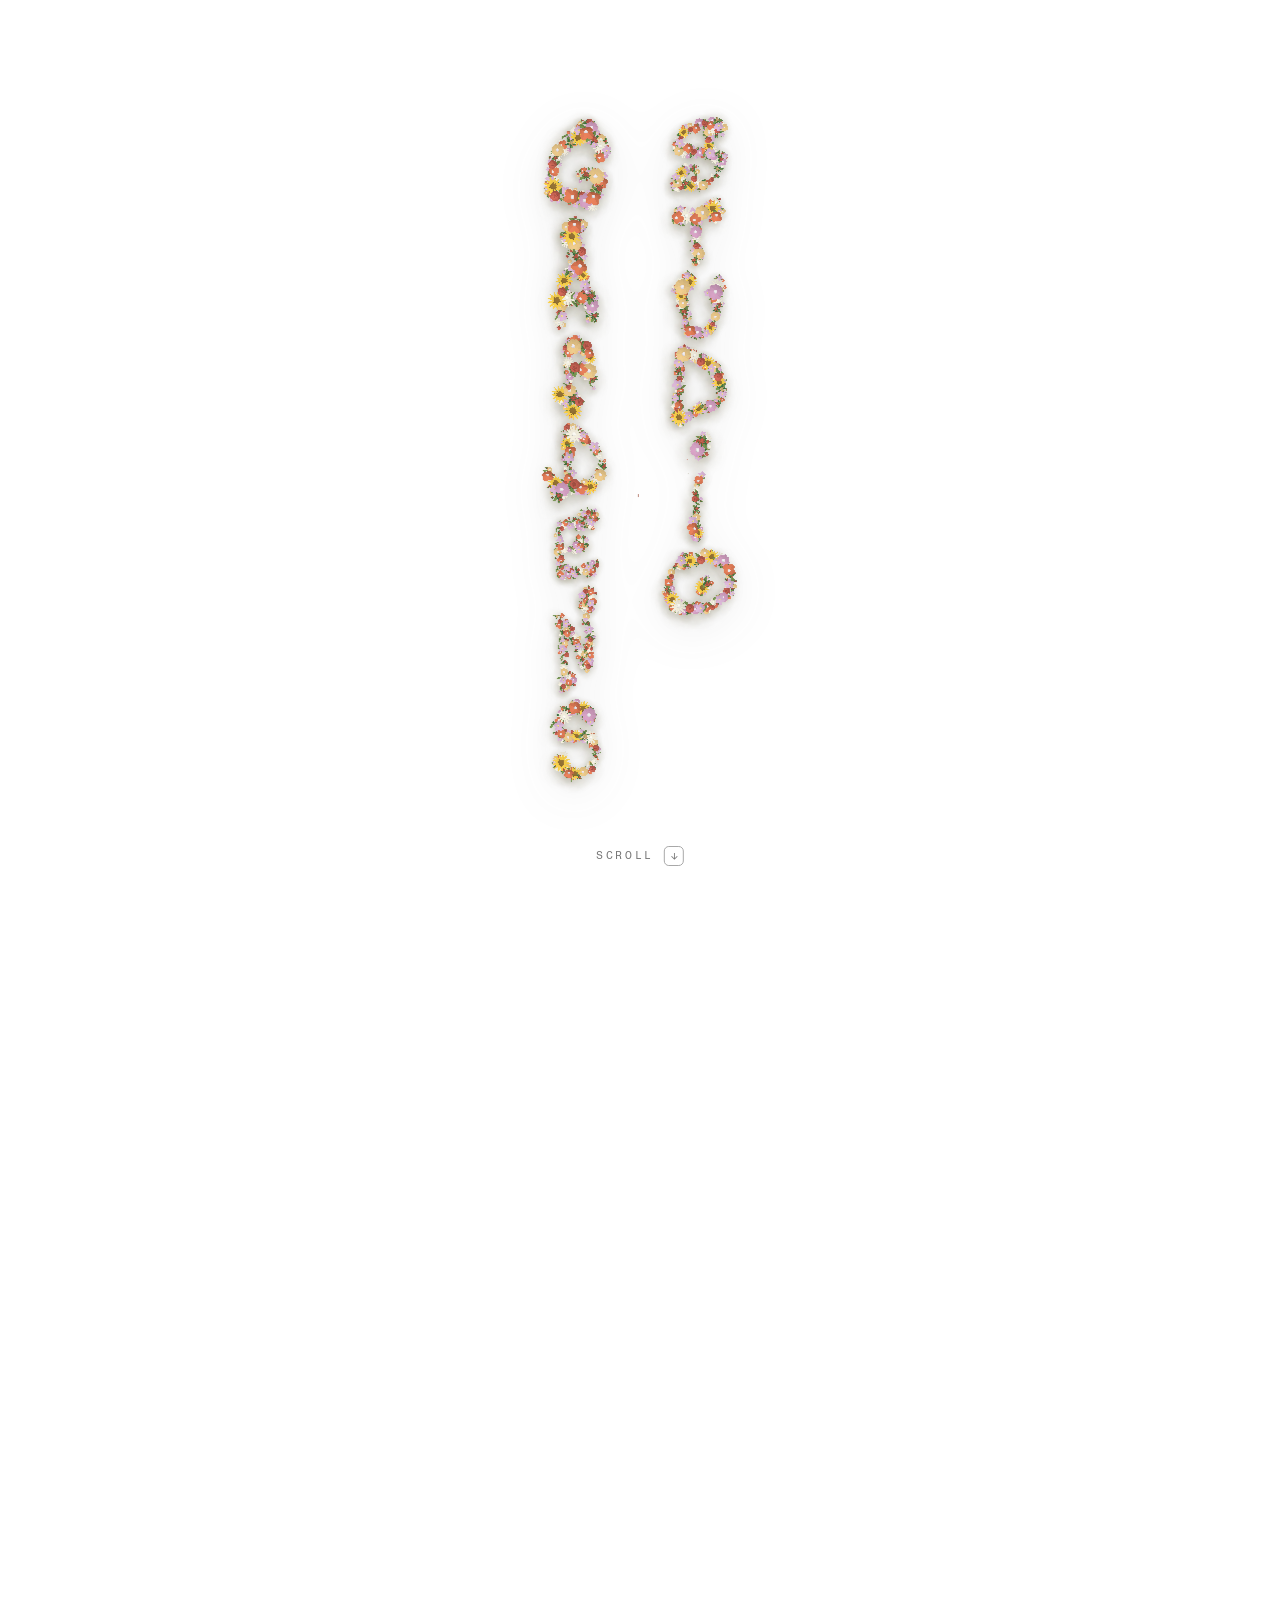
==== commit 9897e1fe: "Mobile Equipment rhythm: tighter items, clearer group breaks, more air under the heading Co-Authored" ====
--- a/vertical.html
+++ b/vertical.html
@@ -17,7 +17,7 @@
 <script src="ground-boot.js?v=8"></script>
 <script src="font-boot.js?v=2"></script>
 <link rel="stylesheet" href="fonts/fonts.css">
-<link rel="stylesheet" href="scroll.css?v=45ab63ecd910">
+<link rel="stylesheet" href="scroll.css?v=694addc1bd00">
 <link rel="stylesheet" href="fonts/fonts-extra.css">
 <link rel="stylesheet" href="typefaces.css">
 <link rel="stylesheet" href="variant-vertical.css">
--- a/scroll.css
+++ b/scroll.css
@@ -568,10 +568,14 @@
      the Amenities items' size, colour, row height and hairlines — they were
      smaller, greyer and tighter. Category labels (h3) stay as they are. */
   .kit-cat li {
-    padding: 13px 2px; font: 400 14px/1.55 var(--mono); color: var(--ink);
+    padding: 10px 2px; font: 400 14px/1.55 var(--mono); color: var(--ink);   /* items within a group sit a little closer */
     border-bottom: 1px solid var(--hair-2);
   }
   .kit-cat li:last-child { border-bottom: 1px solid var(--hair-2); }
+  /* Equipment rhythm on the phone (2026-09-14): a clearer break between one
+     group and the next, and more air between the heading and the first group. */
+  #info-equipment .kit-grid { gap: 44px; }
+  #info-equipment .sec-head { margin-bottom: 34px; }
   #info-space .main-right, #info-amenities .main-right { display: none; }
   /* Amenities is its own section now (desktop motion); on the phone it must
      sit exactly where it did inside the old merged section — the photo
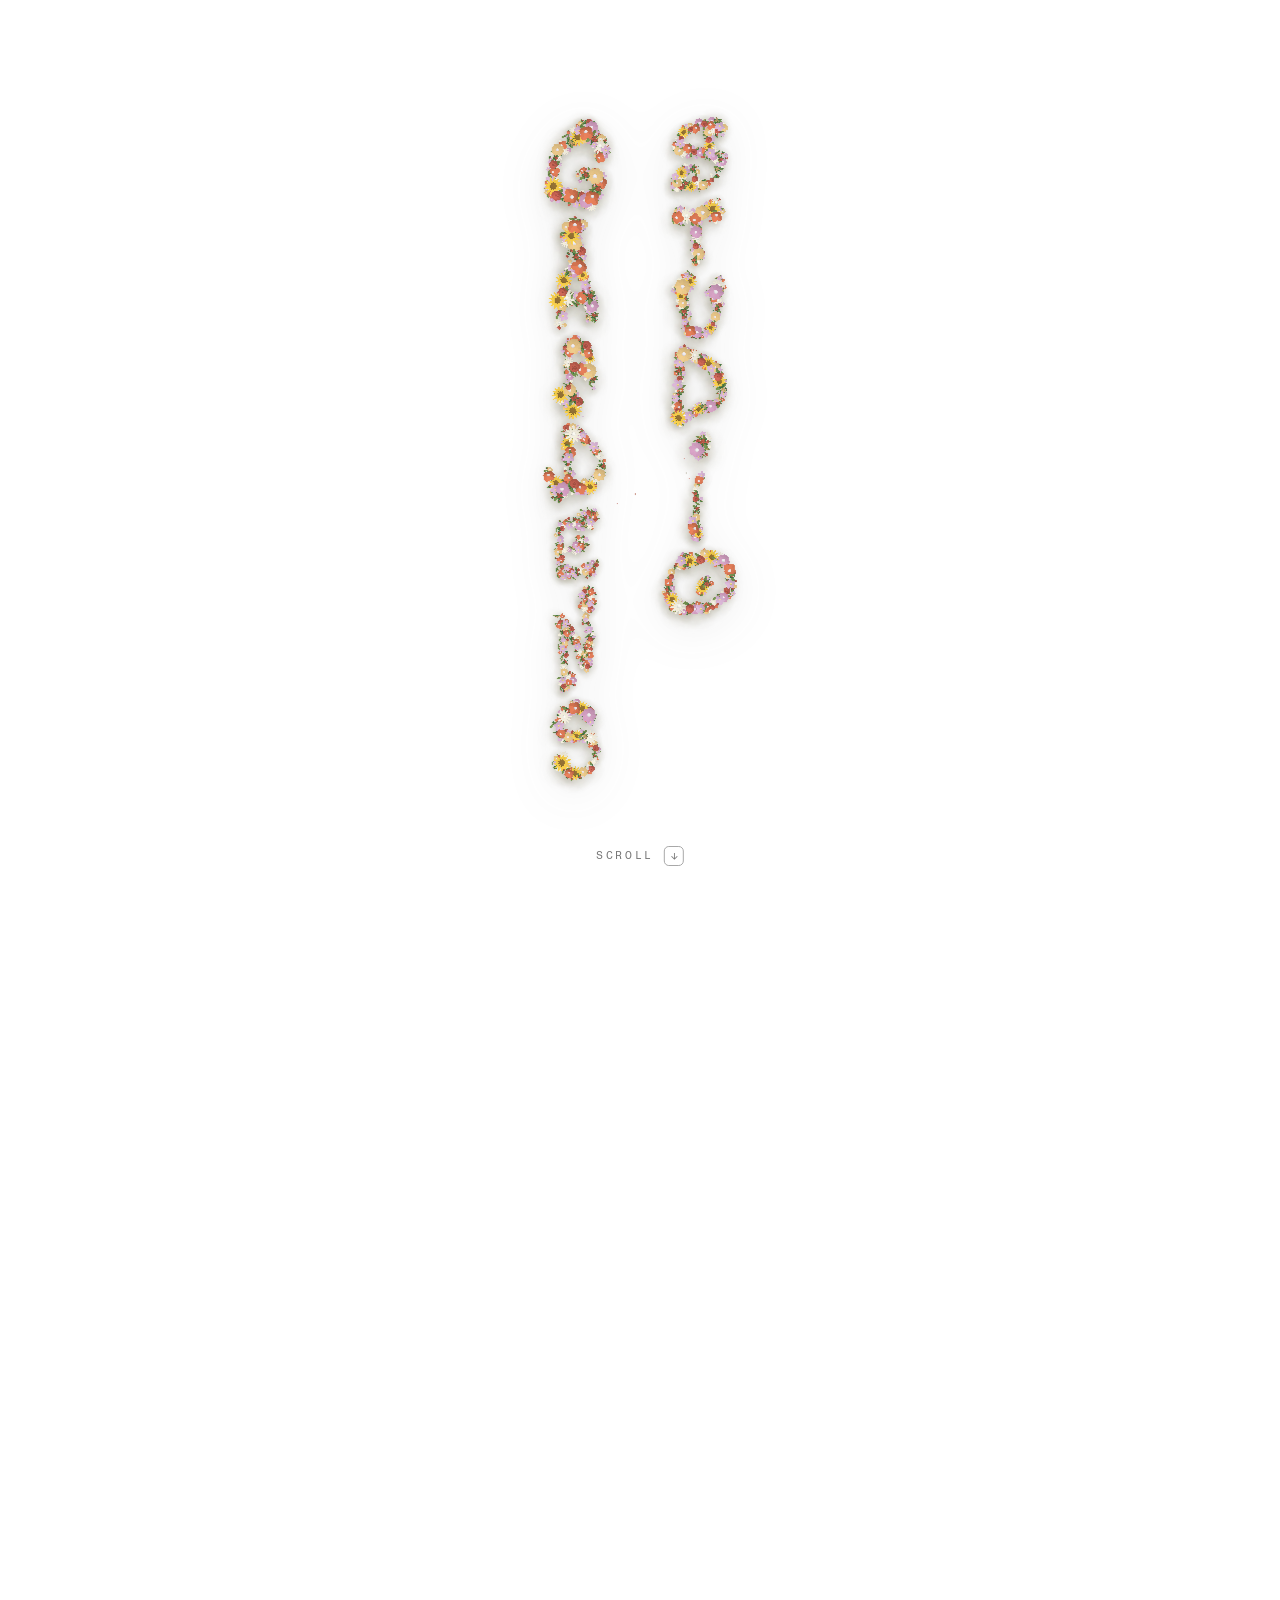
==== commit c9c95cfc: "Equipment: move Aputure Spotlight under Modifiers & Grip Co-Authored-By: Claude Fable 5.1 <noreply@a" ====
--- a/vertical.html
+++ b/vertical.html
@@ -67,6 +67,6 @@
 </main>
 
 <script type="module" src="garden.js?v=5b1c2cbabef3"></script>
-<script src="scroll.js?v=8f26a884c958"></script>
+<script src="scroll.js?v=328283bbf284"></script>
 </body>
 </html>
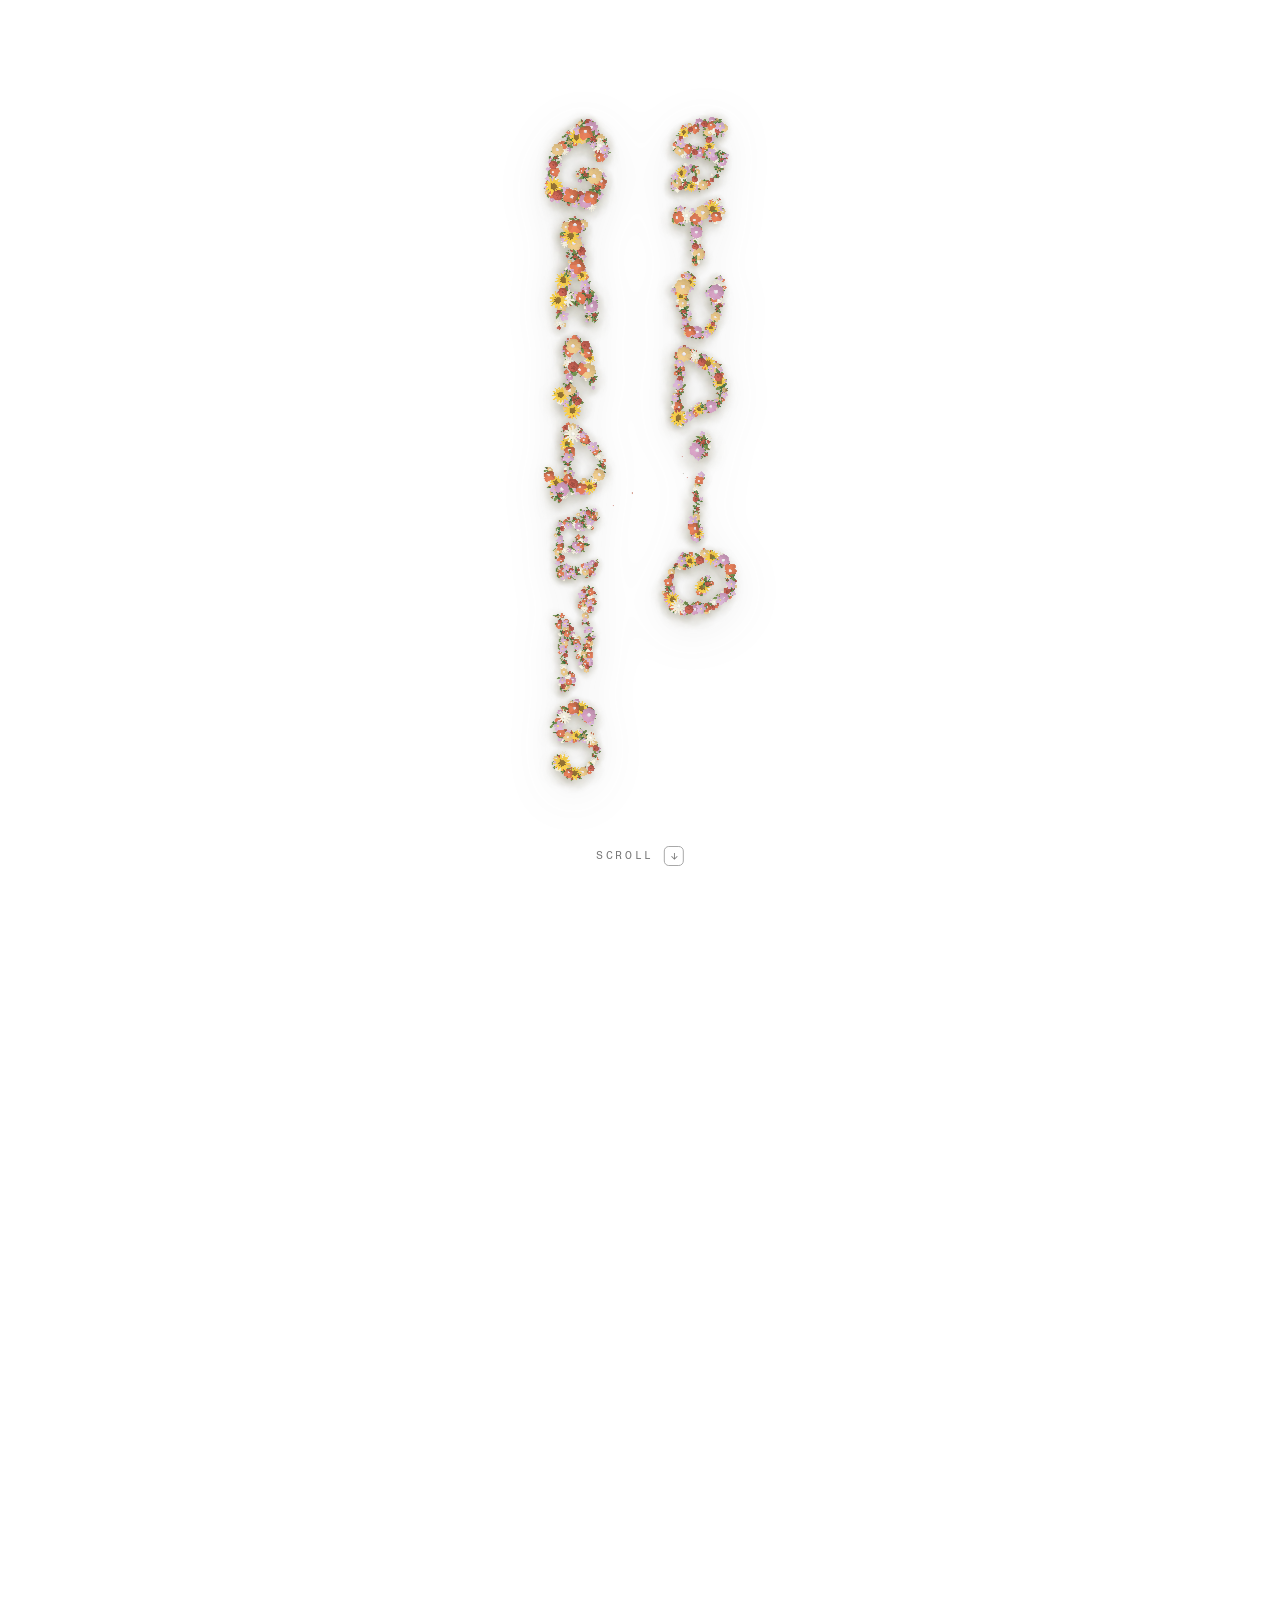
==== commit 50af84dc: "Menu accent: tokenized hover/active colour with a live picker (sage default, moss, olive, forest, le" ====
--- a/vertical.html
+++ b/vertical.html
@@ -17,7 +17,7 @@
 <script src="ground-boot.js?v=8"></script>
 <script src="font-boot.js?v=2"></script>
 <link rel="stylesheet" href="fonts/fonts.css">
-<link rel="stylesheet" href="scroll.css?v=694addc1bd00">
+<link rel="stylesheet" href="scroll.css?v=b82fde3b05cd">
 <link rel="stylesheet" href="fonts/fonts-extra.css">
 <link rel="stylesheet" href="typefaces.css">
 <link rel="stylesheet" href="variant-vertical.css">
@@ -67,6 +67,7 @@
 </main>
 
 <script type="module" src="garden.js?v=5b1c2cbabef3"></script>
+<script src="accent-pick.js"></script>
 <script src="scroll.js?v=328283bbf284"></script>
 </body>
 </html>
--- a/scroll.css
+++ b/scroll.css
@@ -44,7 +44,18 @@
   --gap-head:    clamp(18px, 2.2vw, 30px);
   --gap-photo:   clamp(56px, 6vw, 100px);
   --gap-section: clamp(64px, 11vh, 132px);
-}
+  /* MENU ACCENT (2026-09-14): the header menu's hover / active colour — the
+     inset top bar and the light wash behind the cell. Swapped live by
+     accent-pick.js via data-accent on <html>; defaults to the soft sage. */
+  --accent:      #7d9a72;
+  --accent-wash: color-mix(in srgb, var(--accent) 9%, transparent);
+}
+:root[data-accent="sage"]   { --accent: #7d9a72; }   /* soft, muted sage */
+:root[data-accent="moss"]   { --accent: #6e8a5e; }   /* a shade deeper, greyer */
+:root[data-accent="olive"]  { --accent: #7a8447; }   /* warm olive */
+:root[data-accent="forest"] { --accent: #3f6a4a; }   /* deep forest */
+:root[data-accent="leaf"]   { --accent: #5e9c5a; }   /* fresher, brighter leaf */
+:root[data-accent="poppy"]  { --accent: #cf4325; }   /* the original red, for comparison */
 
 * { box-sizing: border-box; }
 html { scroll-behavior: auto; }            /* JS drives smooth scrolls itself */
@@ -145,12 +156,12 @@
 .hnav-cell:not(.hnav-full) { border-top: 1px solid var(--hair); }         /* rule under 01, and between rows */
 .hnav-cell:nth-child(3), .hnav-cell:nth-child(4) { border-left: 1px solid var(--hair); }  /* column dividers */
 .hnav-cell:hover, .hnav-cell:focus-visible {
-  color: var(--ink); background: rgba(207, 67, 37, 0.045);
-  box-shadow: inset 0 3px 0 var(--poppy); outline: none;
+  color: var(--ink); background: var(--accent-wash);
+  box-shadow: inset 0 3px 0 var(--accent); outline: none;
 }
 .hnav-cell:hover .n, .hnav-cell:focus-visible .n { color: var(--poppy); }
-.hnav-cell.active { color: var(--ink); box-shadow: inset 0 3px 0 var(--poppy); }
-.hnav-cell.active .n { color: var(--poppy); }
+.hnav-cell.active { color: var(--ink); box-shadow: inset 0 3px 0 var(--accent); }
+.hnav-cell.active .n { color: var(--accent); }
 
 /* ------------------------------------------------------------------ */
 /* The living flower title — fixed & centred over the hero              */
@@ -920,3 +931,24 @@
    site UI — hidden on EVERY viewport (2026-09-14; it was still showing on
    phones). The ?wind= query flag keeps working for anyone who needs it. */
 #windLinePanel { display: none !important; }
+
+/* ------------------------------------------------------------------ */
+/* MENU ACCENT PICKER chrome (accent-pick.js) — review tooling. A small  */
+/* chip in the bottom-left, visible once the studio is on screen, on    */
+/* every viewport.                                                       */
+/* ------------------------------------------------------------------ */
+.accent-pick {
+  position: fixed; left: 12px; bottom: 12px; z-index: 60;
+  display: none; flex-wrap: wrap; align-items: center; gap: 6px;
+  max-width: calc(100vw - 24px); padding: 8px 10px;
+  background: color-mix(in srgb, var(--paper) 88%, transparent);
+  backdrop-filter: blur(2px); border: 1px solid var(--hair);
+  font: 400 10px/1 var(--mono); letter-spacing: 0.12em; text-transform: uppercase;
+}
+body.revealed .accent-pick { display: flex; }
+.accent-pick-title { color: var(--muted); margin-right: 4px; }
+.accent-pick button {
+  cursor: pointer; background: none; border: 1px solid var(--hair);
+  padding: 6px 8px; color: var(--muted); font: inherit; letter-spacing: inherit; text-transform: inherit;
+}
+.accent-pick button.on { color: var(--ink); border-color: var(--accent); box-shadow: inset 0 3px 0 var(--accent); }
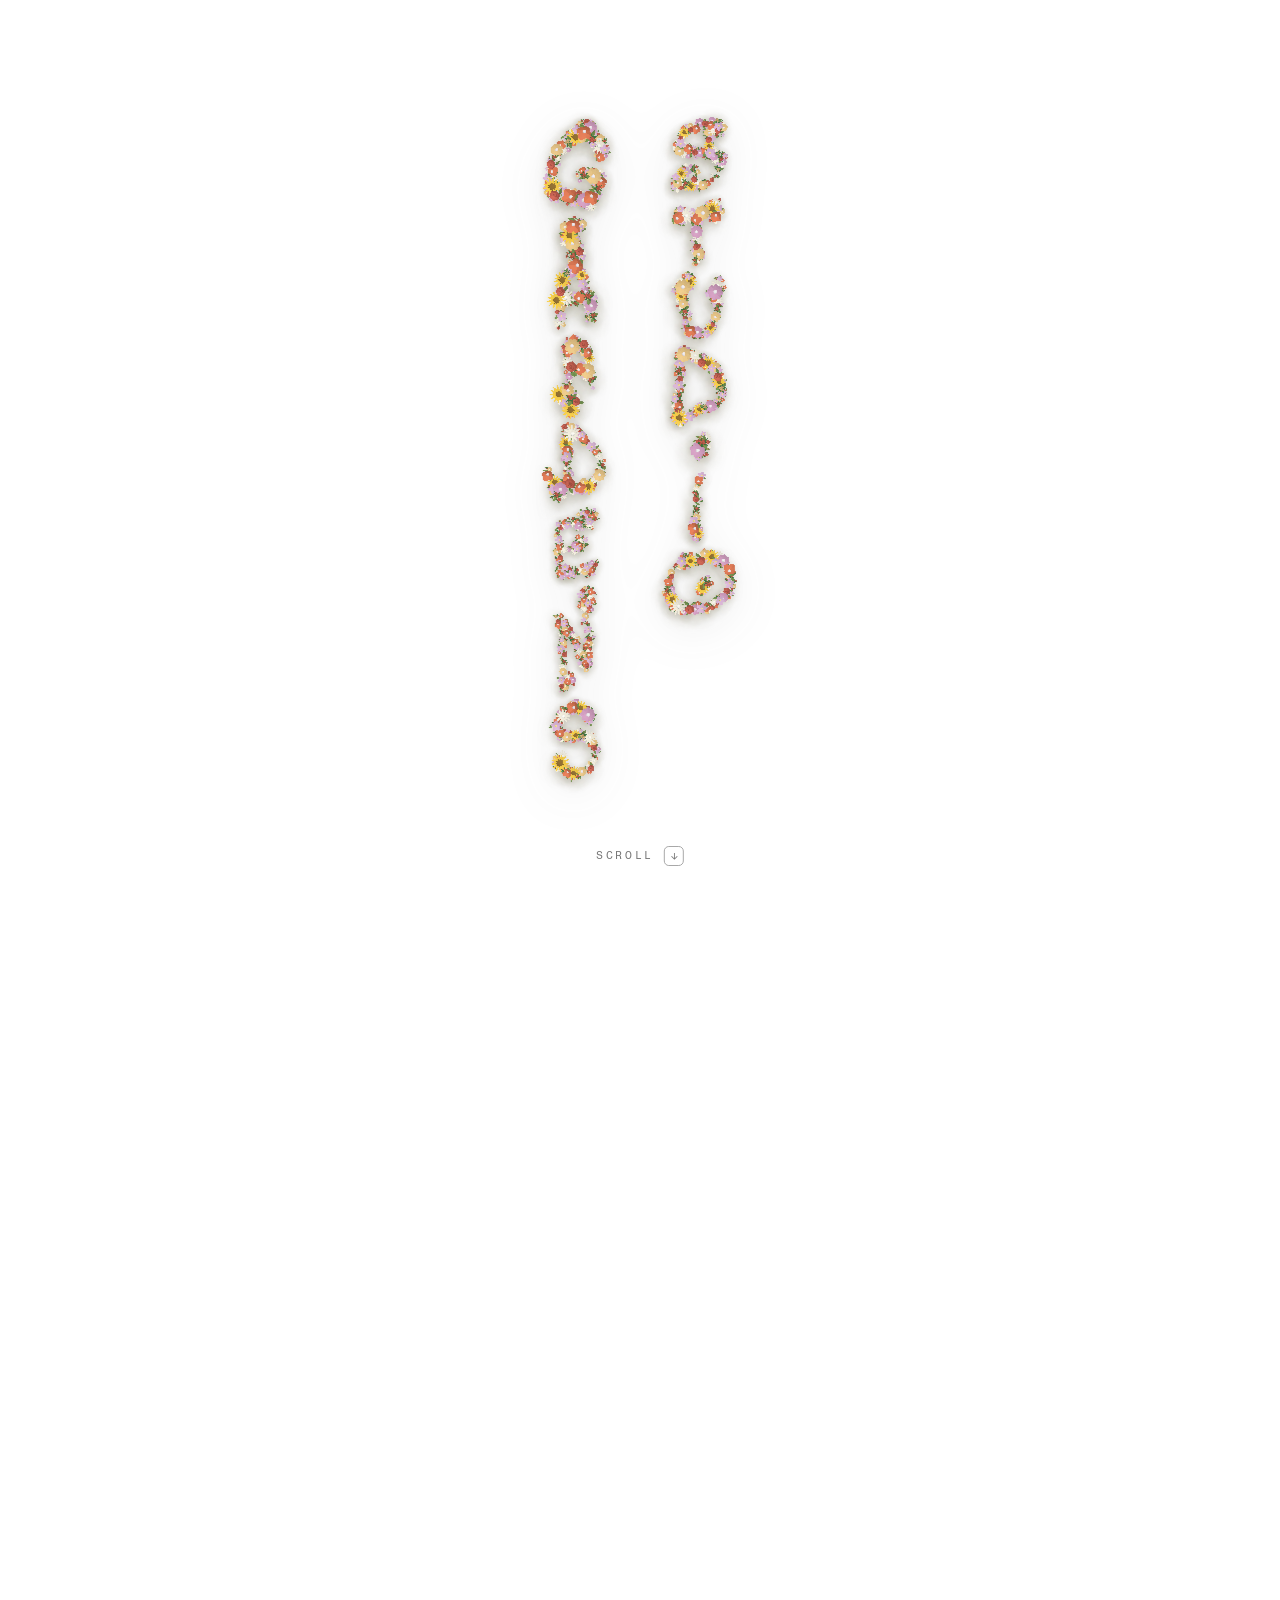
==== commit 4c384ee0: "Menu accent locked to soft sage; picker removed Co-Authored-By: Claude Fable 5.1 <noreply@anthropic." ====
--- a/vertical.html
+++ b/vertical.html
@@ -17,7 +17,7 @@
 <script src="ground-boot.js?v=8"></script>
 <script src="font-boot.js?v=2"></script>
 <link rel="stylesheet" href="fonts/fonts.css">
-<link rel="stylesheet" href="scroll.css?v=b82fde3b05cd">
+<link rel="stylesheet" href="scroll.css?v=31cc34dabff7">
 <link rel="stylesheet" href="fonts/fonts-extra.css">
 <link rel="stylesheet" href="typefaces.css">
 <link rel="stylesheet" href="variant-vertical.css">
@@ -67,7 +67,6 @@
 </main>
 
 <script type="module" src="garden.js?v=5b1c2cbabef3"></script>
-<script src="accent-pick.js"></script>
 <script src="scroll.js?v=328283bbf284"></script>
 </body>
 </html>
--- a/scroll.css
+++ b/scroll.css
@@ -44,18 +44,12 @@
   --gap-head:    clamp(18px, 2.2vw, 30px);
   --gap-photo:   clamp(56px, 6vw, 100px);
   --gap-section: clamp(64px, 11vh, 132px);
-  /* MENU ACCENT (2026-09-14): the header menu's hover / active colour — the
-     inset top bar and the light wash behind the cell. Swapped live by
-     accent-pick.js via data-accent on <html>; defaults to the soft sage. */
+  /* MENU ACCENT (settled 2026-09-14: soft sage, chosen over five greens and
+     the original poppy): the header menu's hover / active colour — the inset
+     top bar and the light wash behind the cell. */
   --accent:      #7d9a72;
   --accent-wash: color-mix(in srgb, var(--accent) 9%, transparent);
 }
-:root[data-accent="sage"]   { --accent: #7d9a72; }   /* soft, muted sage */
-:root[data-accent="moss"]   { --accent: #6e8a5e; }   /* a shade deeper, greyer */
-:root[data-accent="olive"]  { --accent: #7a8447; }   /* warm olive */
-:root[data-accent="forest"] { --accent: #3f6a4a; }   /* deep forest */
-:root[data-accent="leaf"]   { --accent: #5e9c5a; }   /* fresher, brighter leaf */
-:root[data-accent="poppy"]  { --accent: #cf4325; }   /* the original red, for comparison */
 
 * { box-sizing: border-box; }
 html { scroll-behavior: auto; }            /* JS drives smooth scrolls itself */
@@ -931,24 +925,3 @@
    site UI — hidden on EVERY viewport (2026-09-14; it was still showing on
    phones). The ?wind= query flag keeps working for anyone who needs it. */
 #windLinePanel { display: none !important; }
-
-/* ------------------------------------------------------------------ */
-/* MENU ACCENT PICKER chrome (accent-pick.js) — review tooling. A small  */
-/* chip in the bottom-left, visible once the studio is on screen, on    */
-/* every viewport.                                                       */
-/* ------------------------------------------------------------------ */
-.accent-pick {
-  position: fixed; left: 12px; bottom: 12px; z-index: 60;
-  display: none; flex-wrap: wrap; align-items: center; gap: 6px;
-  max-width: calc(100vw - 24px); padding: 8px 10px;
-  background: color-mix(in srgb, var(--paper) 88%, transparent);
-  backdrop-filter: blur(2px); border: 1px solid var(--hair);
-  font: 400 10px/1 var(--mono); letter-spacing: 0.12em; text-transform: uppercase;
-}
-body.revealed .accent-pick { display: flex; }
-.accent-pick-title { color: var(--muted); margin-right: 4px; }
-.accent-pick button {
-  cursor: pointer; background: none; border: 1px solid var(--hair);
-  padding: 6px 8px; color: var(--muted); font: inherit; letter-spacing: inherit; text-transform: inherit;
-}
-.accent-pick button.on { color: var(--ink); border-color: var(--accent); box-shadow: inset 0 3px 0 var(--accent); }
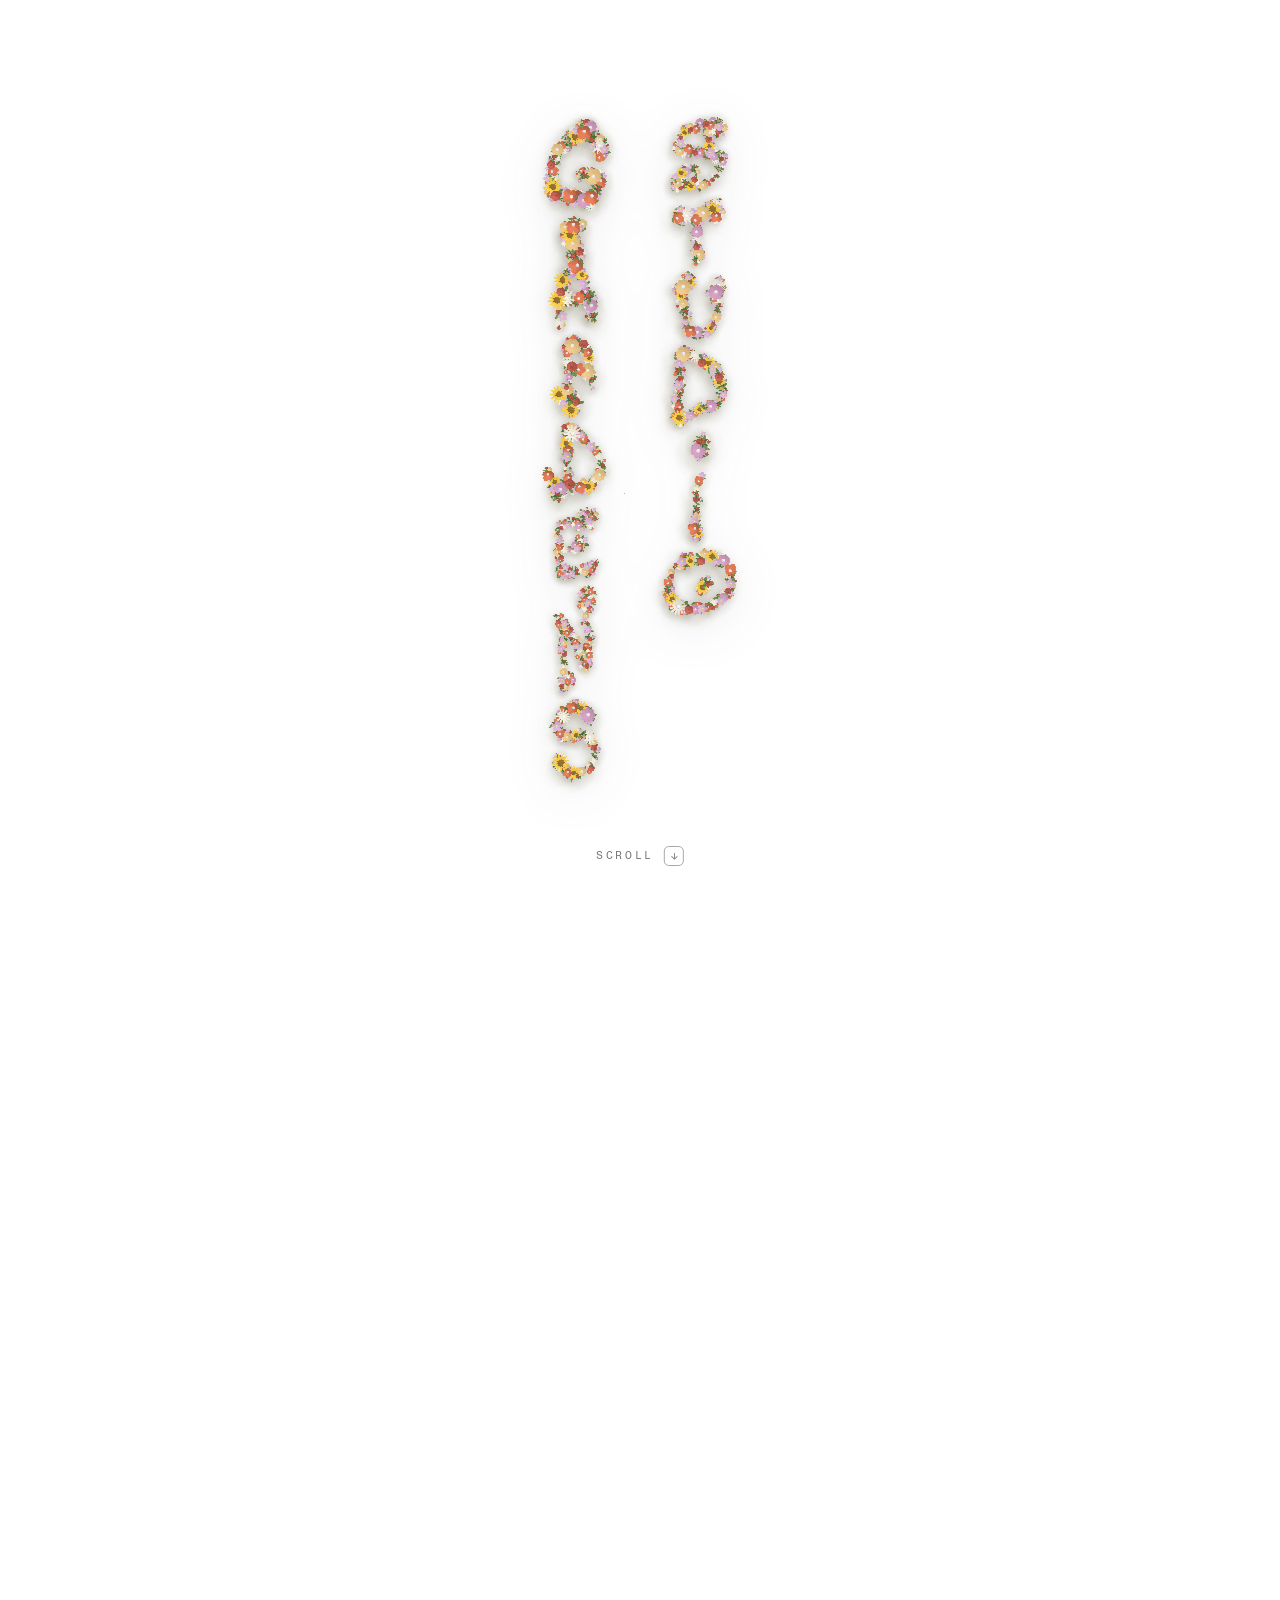
==== commit a84c56e0: "Back-to-top underline takes the sage accent Co-Authored-By: Claude Fable 5.1 <noreply@anthropic.com>" ====
--- a/vertical.html
+++ b/vertical.html
@@ -17,7 +17,7 @@
 <script src="ground-boot.js?v=8"></script>
 <script src="font-boot.js?v=2"></script>
 <link rel="stylesheet" href="fonts/fonts.css">
-<link rel="stylesheet" href="scroll.css?v=31cc34dabff7">
+<link rel="stylesheet" href="scroll.css?v=7856f167f550">
 <link rel="stylesheet" href="fonts/fonts-extra.css">
 <link rel="stylesheet" href="typefaces.css">
 <link rel="stylesheet" href="variant-vertical.css">
--- a/scroll.css
+++ b/scroll.css
@@ -480,7 +480,7 @@
   text-transform: uppercase; color: var(--muted); }
 .to-top { font: 400 11px/1 var(--mono); letter-spacing: 0.2em; text-transform: uppercase;
   color: var(--ink); text-decoration: none; display: inline-flex; align-items: center; gap: 10px;
-  border-bottom: 1px solid var(--poppy); padding-bottom: 4px; cursor: pointer; }
+  border-bottom: 1px solid var(--accent); padding-bottom: 4px; cursor: pointer; }
 .to-top .arr { transition: transform .3s var(--ease); }
 .to-top:hover .arr { transform: translateY(-4px); }
 
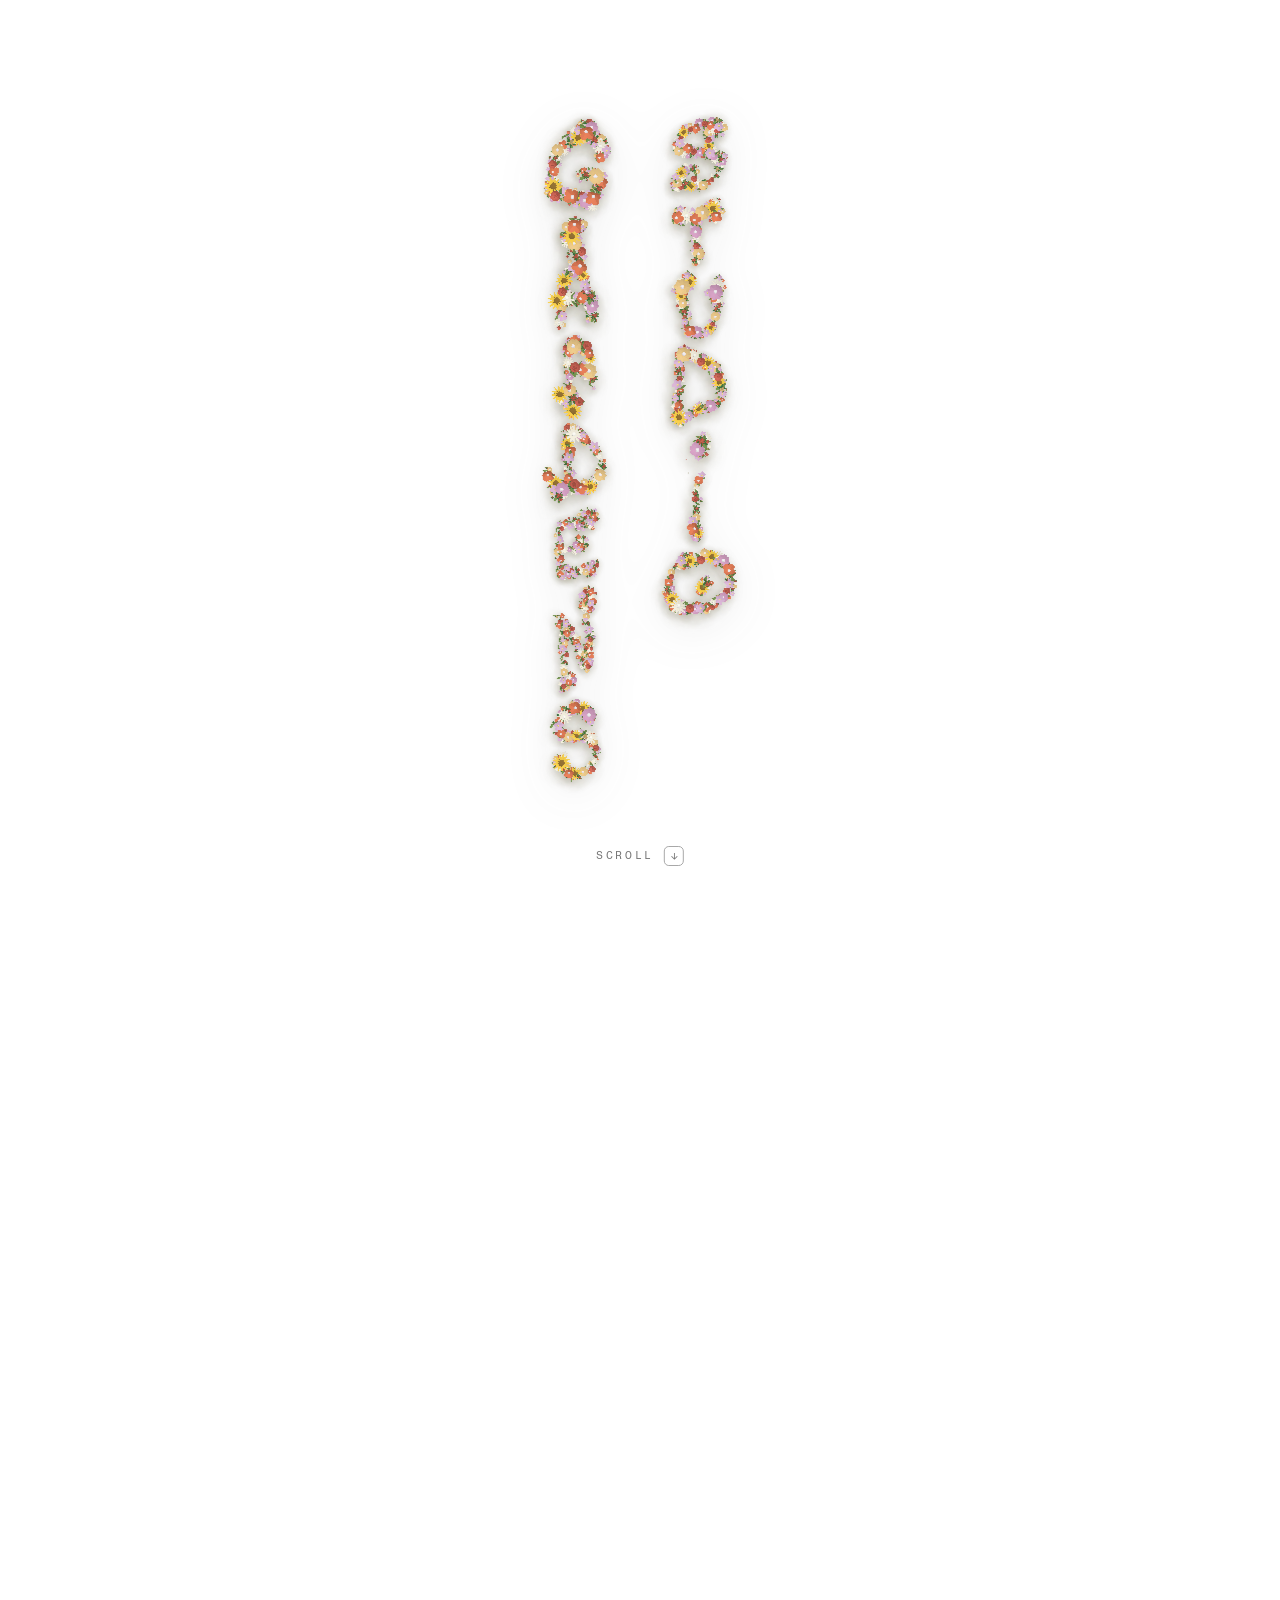
==== commit 8fb15499: "Contact email: hi@gardensorlando.com (header band + mobile contact card) Co-Authored-By: Claude Fabl" ====
--- a/vertical.html
+++ b/vertical.html
@@ -67,6 +67,6 @@
 </main>
 
 <script type="module" src="garden.js?v=5b1c2cbabef3"></script>
-<script src="scroll.js?v=328283bbf284"></script>
+<script src="scroll.js?v=29ba08210c1c"></script>
 </body>
 </html>
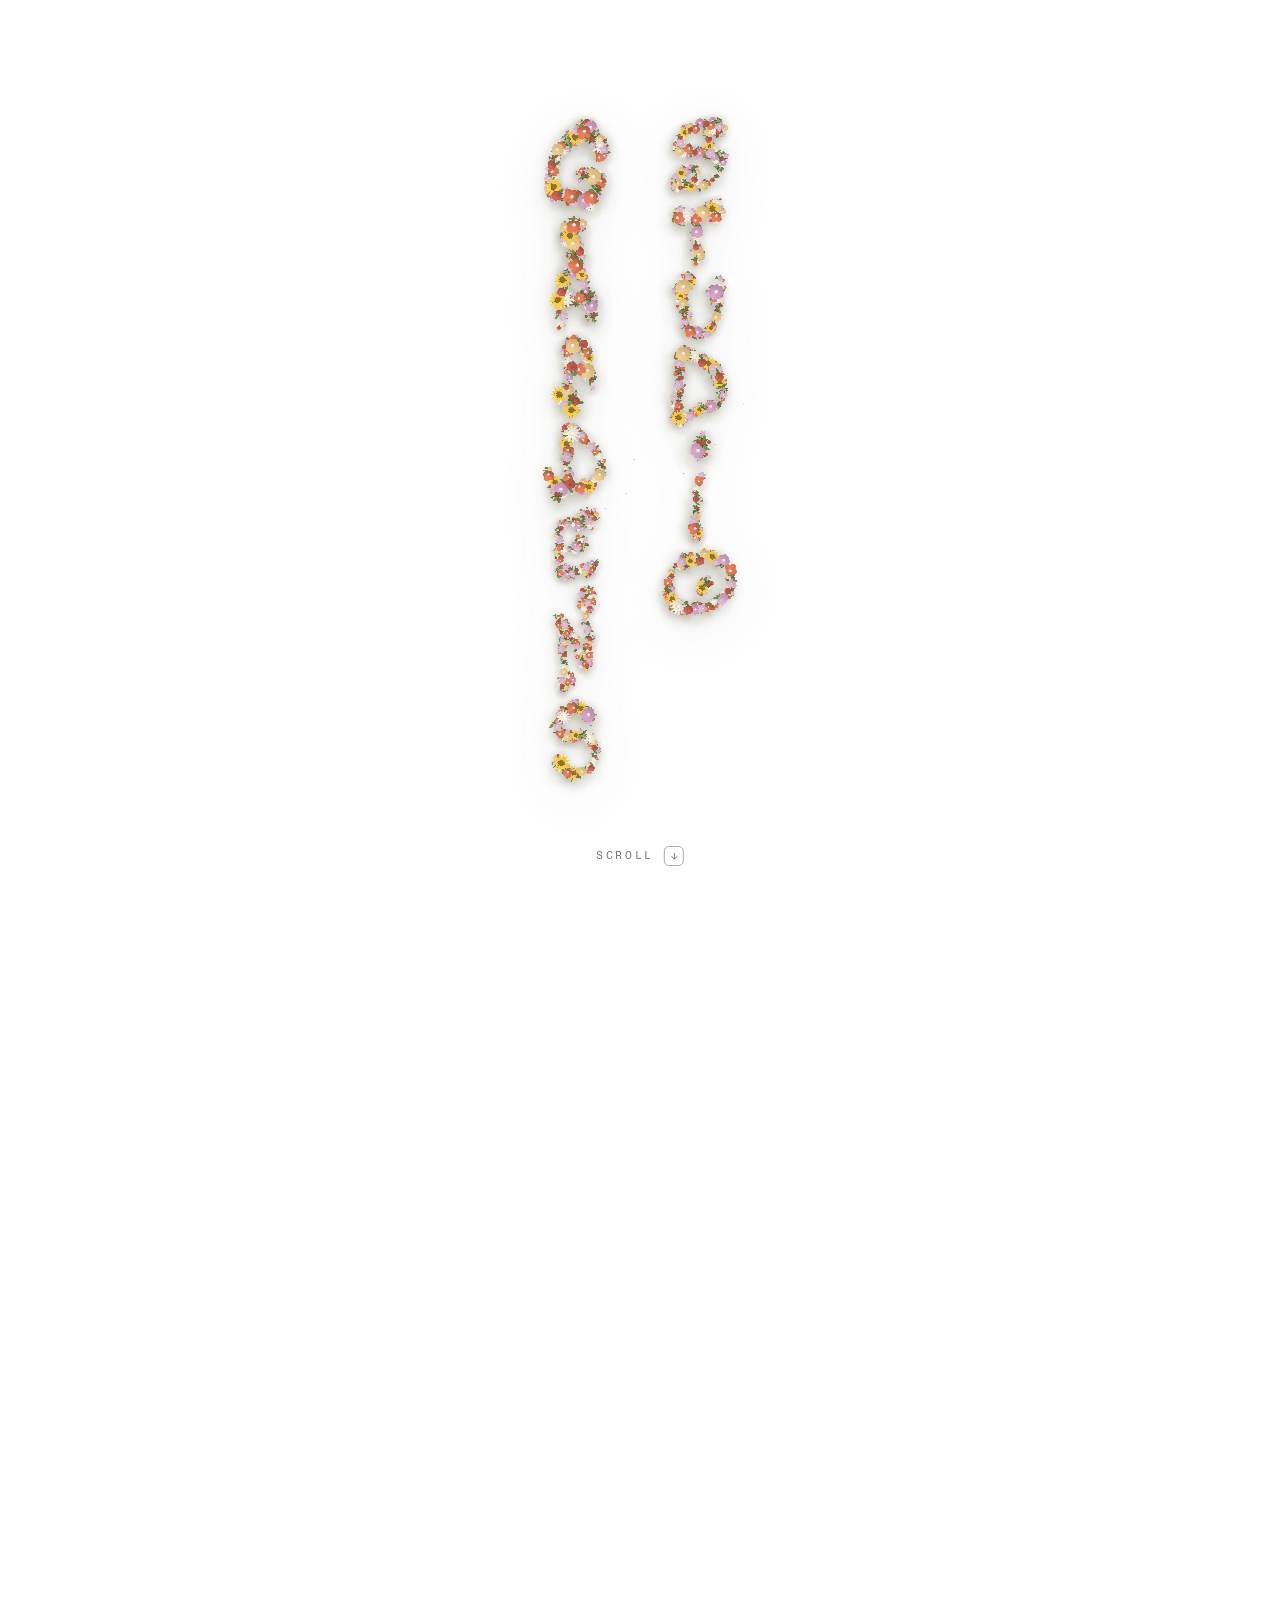
==== commit cd9e145d: "Footer: drop the Gardens Studio wordmark, keep Back to the top Co-Authored-By: Claude Fable 5.1 <nor" ====
--- a/vertical.html
+++ b/vertical.html
@@ -67,6 +67,6 @@
 </main>
 
 <script type="module" src="garden.js?v=5b1c2cbabef3"></script>
-<script src="scroll.js?v=29ba08210c1c"></script>
+<script src="scroll.js?v=6dc6038f887b"></script>
 </body>
 </html>
